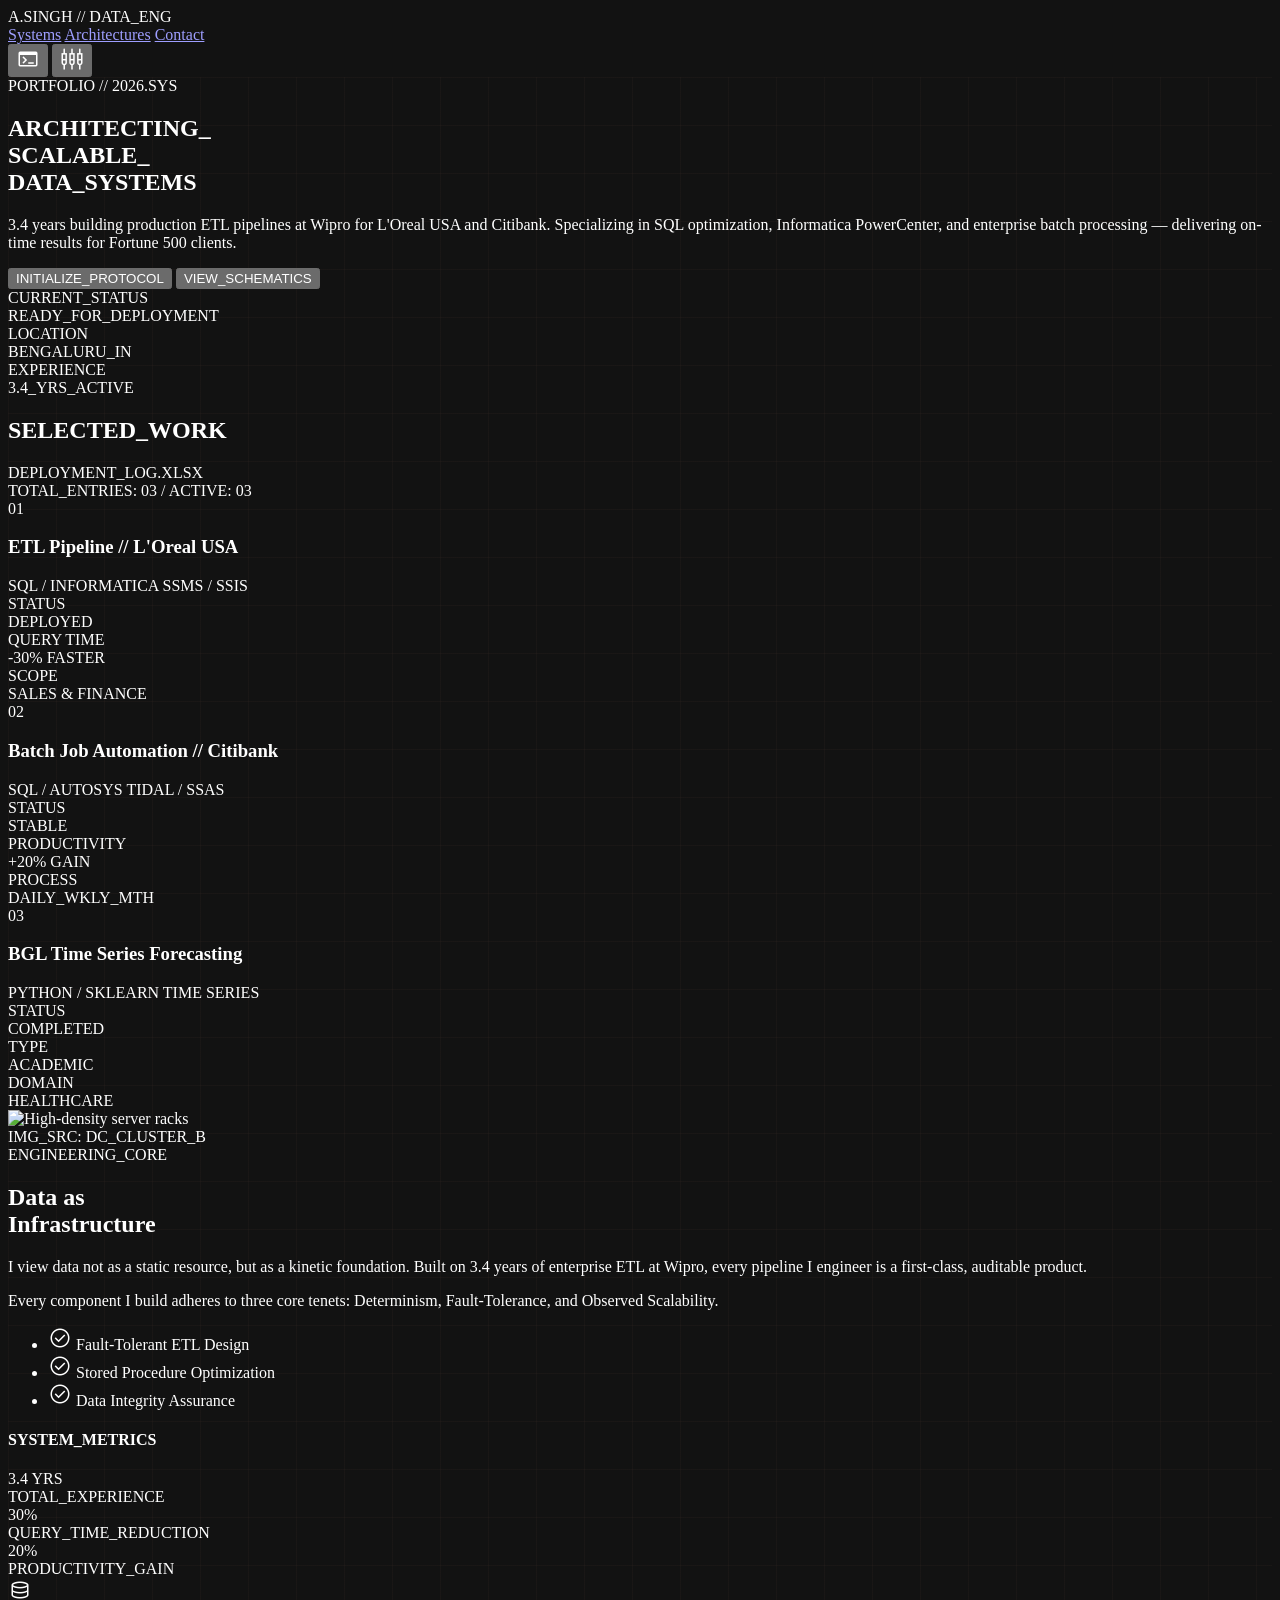
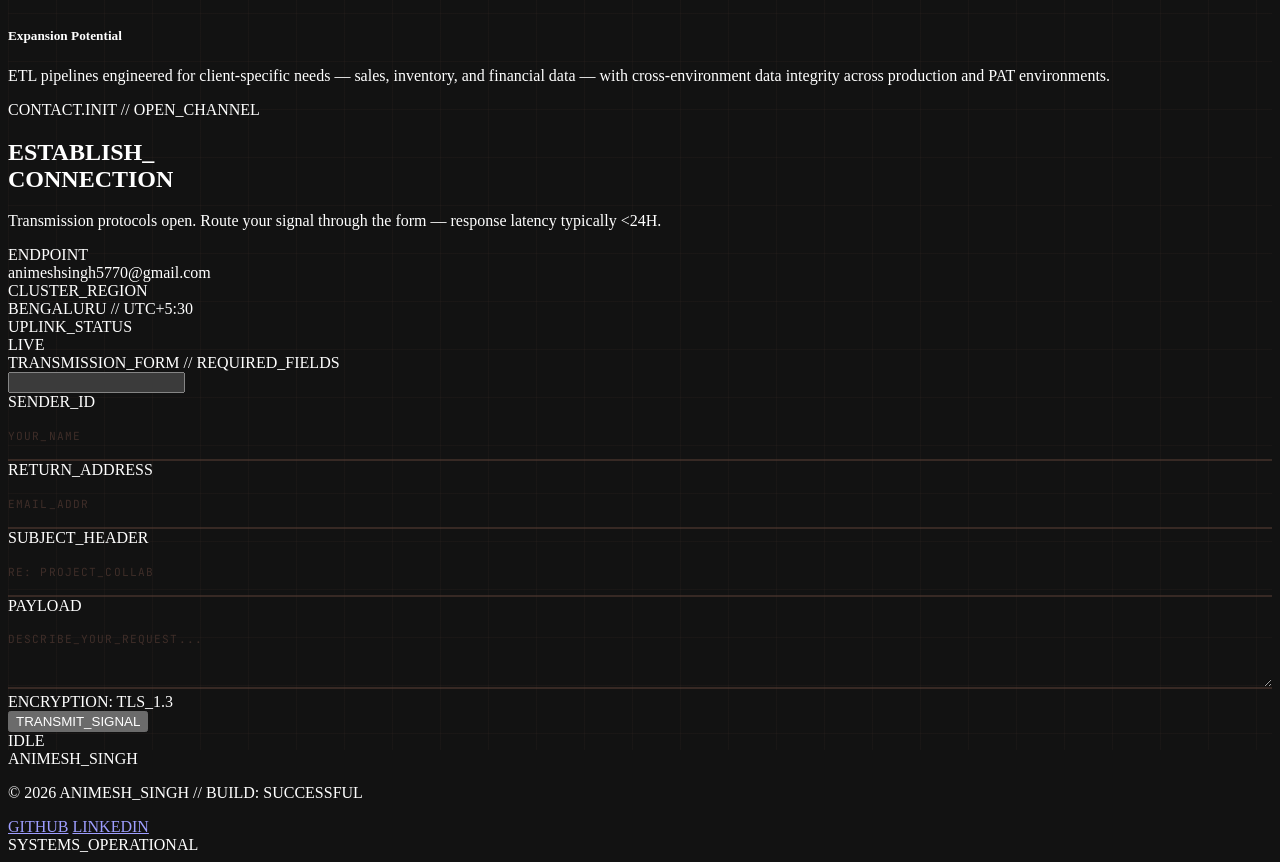
==== index.html @ 70afa967 "Merge pull request #4 from animeshsingh28/claude/upbeat-benz-bf8131 Fix contact inputs: drop Tailwin" ====
<!DOCTYPE html>
<html class="dark" lang="en"><head>
<meta charset="utf-8"/>
<meta content="width=device-width, initial-scale=1.0" name="viewport"/>
<link href="https://fonts.googleapis.com" rel="preconnect"/>
<link crossorigin="" href="https://fonts.gstatic.com" rel="preconnect"/>
<link href="https://fonts.googleapis.com/css2?family=Inter:wght@400;500;600&amp;family=Space+Grotesk:wght@300;400;700;800&amp;family=JetBrains+Mono:wght@400;700&amp;display=swap" rel="stylesheet"/>
<link href="https://fonts.googleapis.com/css2?family=Material+Symbols+Outlined:wght,FILL@100..700,0..1&amp;display=swap" rel="stylesheet"/>
<link href="/favicon.png" rel="icon" type="image/png"/>
<script src="https://cdn.tailwindcss.com?plugins=container-queries"></script>
<script id="tailwind-config">
        tailwind.config = {
            darkMode: "class",
            theme: {
                extend: {
                    "colors": {
                        "secondary-fixed": "#d4e4f6",
                        "on-background": "rgb(var(--token-on-background) / <alpha-value>)",
                        "secondary-container": "#394857",
                        "surface-container-highest": "#333538",
                        "inverse-surface": "#e2e2e6",
                        "on-surface": "#e2e2e6",
                        "surface-tint": "#ffb59e",
                        "surface-dim": "#111316",
                        "tertiary-fixed": "#9cf0ff",
                        "on-primary-container": "rgb(var(--token-on-primary-container) / <alpha-value>)",
                        "tertiary-container": "#009fb2",
                        "error": "#ffb4ab",
                        "secondary-fixed-dim": "#b8c8da",
                        "on-primary": "#5e1700",
                        "primary-fixed-dim": "#ffb59e",
                        "on-tertiary-container": "#002f35",
                        "surface-container-lowest": "#0c0e11",
                        "secondary": "#b8c8da",
                        "outline-variant": "rgb(var(--token-outline-variant) / <alpha-value>)",
                        "surface-variant": "#333538",
                        "on-tertiary": "#00363d",
                        "on-tertiary-fixed": "#001f24",
                        "on-secondary-fixed": "#0d1d2a",
                        "on-surface-variant": "#e6beb2",
                        "tertiary-fixed-dim": "#00daf3",
                        "on-error-container": "#ffdad6",
                        "error-container": "#93000a",
                        "inverse-primary": "#ae3200",
                        "on-secondary-fixed-variant": "#394857",
                        "inverse-on-surface": "#2f3034",
                        "primary-fixed": "#ffdbd0",
                        "on-primary-fixed": "#3a0b00",
                        "tertiary": "#00daf3",
                        "primary-container": "rgb(var(--token-primary-container) / <alpha-value>)",
                        "surface-container-low": "#1a1c1f",
                        "background": "#111316",
                        "primary": "rgb(var(--token-primary) / <alpha-value>)",
                        "surface-container-high": "#282a2d",
                        "on-secondary-container": "#a7b7c8",
                        "outline": "#ad897e",
                        "surface-bright": "#37393d",
                        "on-error": "#690005",
                        "surface": "#111316",
                        "on-primary-fixed-variant": "#852400",
                        "on-tertiary-fixed-variant": "#004f58",
                        "on-secondary": "#223240",
                        "surface-container": "#1e2023"
                    },
                    "borderRadius": {
                        "DEFAULT": "0px",
                        "lg": "0px",
                        "xl": "0px",
                        "full": "0px"
                    },
                    "fontFamily": {
                        "headline": ["Space Grotesk"],
                        "body": ["Inter"],
                        "label": ["Space Grotesk"],
                        "mono": ["JetBrains Mono"]
                    }
                },
            },
        }
    </script>
<link href="css/design-tokens.css" rel="stylesheet"/>
</head>
<body class="bg-background text-on-background font-body">
<!-- Header/nav -->
<header class="bg-background docked full-width top-0 flex justify-between items-center w-full px-6 py-4 max-w-full sticky z-50">
<div class="text-xl font-bold tracking-tighter text-primary-container font-headline">
            A.SINGH // DATA_ENG
        </div>
<nav class="hidden md:flex items-center space-x-8">
<a class="bg-surface-container-high text-primary-container px-2 py-1 font-headline tracking-tight uppercase text-sm active:translate-y-0.5 transition-transform" href="#systems">Systems</a>
<a class="text-secondary font-headline tracking-tight uppercase text-sm hover:bg-primary-container hover:text-on-primary-container transition-colors duration-100 px-2 py-1 active:translate-y-0.5 transition-transform" href="#architectures">Architectures</a>
<a class="text-secondary font-headline tracking-tight uppercase text-sm hover:bg-primary-container hover:text-on-primary-container transition-colors duration-100 px-2 py-1 active:translate-y-0.5 transition-transform" href="#contact">Contact</a>
</nav>
<div class="flex items-center space-x-4">
<button class="text-on-background hover:bg-primary-container hover:text-on-primary-container p-2 transition-colors duration-100 active:translate-y-0.5 transition-transform">
<span class="material-symbols-outlined" data-icon="terminal">terminal</span>
</button>
<button class="text-on-background hover:bg-primary-container hover:text-on-primary-container p-2 transition-colors duration-100 active:translate-y-0.5 transition-transform">
<span class="material-symbols-outlined" data-icon="settings_input_component">settings_input_component</span>
</button>
</div>
</header>
<main class="blueprint-grid min-h-screen">
<!-- Hero -->
<section class="relative pt-32 pb-24 px-8 md:px-16" id="systems">
<div class="max-w-7xl mx-auto grid grid-cols-1 md:grid-cols-12 gap-8 items-start">
<div class="md:col-span-8">
<div class="inline-block px-3 py-1 bg-surface-container-high text-primary font-mono text-[10px] tracking-widest uppercase mb-6">
                        PORTFOLIO // 2026.SYS
                    </div>
<h1 class="text-5xl md:text-8xl font-headline font-extrabold tracking-tighter text-on-background uppercase leading-none mb-8">
                        ARCHITECTING_<br/>
<span class="text-primary-container">SCALABLE</span>_<br/>
                        DATA_SYSTEMS
                    </h1>
<p class="max-w-xl text-secondary font-body text-sm leading-relaxed">
                        3.4 years building production ETL pipelines at Wipro for L'Oreal USA and Citibank. Specializing in SQL optimization, Informatica PowerCenter, and enterprise batch processing — delivering on-time results for Fortune 500 clients.
                    </p>
<div class="mt-12 flex flex-wrap gap-4">
<button class="bg-primary-container text-on-primary-container px-8 py-4 font-headline font-bold uppercase tracking-wider text-sm active:translate-y-1 transition-transform">
                            INITIALIZE_PROTOCOL
                        </button>
<button class="border border-outline-variant/50 text-on-background px-8 py-4 font-headline font-bold uppercase tracking-wider text-sm hover:bg-surface-container-high transition-colors">
                            VIEW_SCHEMATICS
                        </button>
</div>
</div>
<div class="md:col-span-4 hidden md:block pl-8 pt-4 bg-surface-container-low/40">
<div class="flex flex-col space-y-6">
<div class="space-y-1">
<div class="text-[10px] text-primary font-mono uppercase tracking-[0.2em]">CURRENT_STATUS</div>
<div class="text-on-surface font-mono text-xs">READY_FOR_DEPLOYMENT</div>
</div>
<div class="space-y-1">
<div class="text-[10px] text-secondary font-mono uppercase tracking-[0.2em]">LOCATION</div>
<div class="text-on-surface font-mono text-xs">BENGALURU_IN</div>
</div>
<div class="space-y-1">
<div class="text-[10px] text-secondary font-mono uppercase tracking-[0.2em]">EXPERIENCE</div>
<div class="text-on-surface font-mono text-xs">3.4_YRS_ACTIVE</div>
</div>
</div>
</div>
</div>
</section>
<!-- Selected work -->
<section class="py-24 px-8 md:px-16 bg-surface-container-lowest" id="architectures">
<div class="max-w-7xl mx-auto">
<div class="flex justify-between items-end mb-16 pb-4">
<div>
<h2 class="text-4xl font-headline font-bold uppercase tracking-tight">SELECTED_WORK</h2>
<div class="text-[10px] font-mono text-primary mt-2">DEPLOYMENT_LOG.XLSX</div>
</div>
<div class="hidden md:block font-mono text-[10px] text-secondary">
                        TOTAL_ENTRIES: 03 / ACTIVE: 03
                    </div>
</div>
<div class="flex flex-col space-y-4">
<!-- Project 01 -->
<div class="group relative flex flex-col md:flex-row justify-between items-start md:items-center p-6 bg-surface-container-low border border-transparent hover:border-primary-container/30 transition-all cursor-pointer">
<div class="flex items-center space-x-8">
<span class="text-2xl font-headline font-light text-secondary group-hover:text-primary transition-colors">01</span>
<div>
<h3 class="text-xl font-headline font-bold uppercase group-hover:text-primary-container transition-colors">ETL Pipeline // L'Oreal USA</h3>
<div class="flex space-x-4 mt-2">
<span class="text-[10px] font-mono bg-surface-container-highest px-2 py-0.5 text-secondary">SQL / INFORMATICA</span>
<span class="text-[10px] font-mono bg-surface-container-highest px-2 py-0.5 text-secondary">SSMS / SSIS</span>
</div>
</div>
</div>
<div class="mt-6 md:mt-0 grid grid-cols-2 md:flex md:space-x-12 gap-4">
<div class="text-left">
<div class="text-[9px] text-secondary font-mono uppercase tracking-widest">STATUS</div>
<div class="text-[11px] text-tertiary font-mono">DEPLOYED</div>
</div>
<div class="text-left">
<div class="text-[9px] text-secondary font-mono uppercase tracking-widest">QUERY TIME</div>
<div class="text-[11px] text-on-surface font-mono">-30% FASTER</div>
</div>
<div class="text-left">
<div class="text-[9px] text-secondary font-mono uppercase tracking-widest">SCOPE</div>
<div class="text-[11px] text-on-surface font-mono">SALES &amp; FINANCE</div>
</div>
</div>
</div>
<!-- Project 02 -->
<div class="group relative flex flex-col md:flex-row justify-between items-start md:items-center p-6 bg-surface-container-low border border-transparent hover:border-primary-container/30 transition-all cursor-pointer">
<div class="flex items-center space-x-8">
<span class="text-2xl font-headline font-light text-secondary group-hover:text-primary transition-colors">02</span>
<div>
<h3 class="text-xl font-headline font-bold uppercase group-hover:text-primary-container transition-colors">Batch Job Automation // Citibank</h3>
<div class="flex space-x-4 mt-2">
<span class="text-[10px] font-mono bg-surface-container-highest px-2 py-0.5 text-secondary">SQL / AUTOSYS</span>
<span class="text-[10px] font-mono bg-surface-container-highest px-2 py-0.5 text-secondary">TIDAL / SSAS</span>
</div>
</div>
</div>
<div class="mt-6 md:mt-0 grid grid-cols-2 md:flex md:space-x-12 gap-4">
<div class="text-left">
<div class="text-[9px] text-secondary font-mono uppercase tracking-widest">STATUS</div>
<div class="text-[11px] text-tertiary font-mono">STABLE</div>
</div>
<div class="text-left">
<div class="text-[9px] text-secondary font-mono uppercase tracking-widest">PRODUCTIVITY</div>
<div class="text-[11px] text-on-surface font-mono">+20% GAIN</div>
</div>
<div class="text-left">
<div class="text-[9px] text-secondary font-mono uppercase tracking-widest">PROCESS</div>
<div class="text-[11px] text-on-surface font-mono">DAILY_WKLY_MTH</div>
</div>
</div>
</div>
<!-- Project 03 -->
<div class="group relative flex flex-col md:flex-row justify-between items-start md:items-center p-6 bg-surface-container-low border border-transparent hover:border-primary-container/30 transition-all cursor-pointer">
<div class="flex items-center space-x-8">
<span class="text-2xl font-headline font-light text-secondary group-hover:text-primary transition-colors">03</span>
<div>
<h3 class="text-xl font-headline font-bold uppercase group-hover:text-primary-container transition-colors">BGL Time Series Forecasting</h3>
<div class="flex space-x-4 mt-2">
<span class="text-[10px] font-mono bg-surface-container-highest px-2 py-0.5 text-secondary">PYTHON / SKLEARN</span>
<span class="text-[10px] font-mono bg-surface-container-highest px-2 py-0.5 text-secondary">TIME SERIES</span>
</div>
</div>
</div>
<div class="mt-6 md:mt-0 grid grid-cols-2 md:flex md:space-x-12 gap-4">
<div class="text-left">
<div class="text-[9px] text-secondary font-mono uppercase tracking-widest">STATUS</div>
<div class="text-[11px] text-tertiary font-mono">COMPLETED</div>
</div>
<div class="text-left">
<div class="text-[9px] text-secondary font-mono uppercase tracking-widest">TYPE</div>
<div class="text-[11px] text-on-surface font-mono">ACADEMIC</div>
</div>
<div class="text-left">
<div class="text-[9px] text-secondary font-mono uppercase tracking-widest">DOMAIN</div>
<div class="text-[11px] text-on-surface font-mono">HEALTHCARE</div>
</div>
</div>
</div>
</div>
</div>
</section>
<!-- Philosophy -->
<section class="py-24 px-8 md:px-16">
<div class="max-w-7xl mx-auto">
<div class="grid grid-cols-1 md:grid-cols-2 gap-16 items-center">
<div class="order-2 md:order-1">
<div class="relative group">
<div class="absolute inset-0 border-2 border-primary-container -m-4 z-0 opacity-20 group-hover:opacity-100 transition-opacity"></div>
<img alt="High-density server racks" class="relative z-10 w-full aspect-video object-cover grayscale group-hover:grayscale-0 transition-all duration-700" data-alt="Close-up photo of high-density server racks with blue and amber LED lights glowing in a dark technical datacenter environment" src="https://lh3.googleusercontent.com/aida-public/[base64]"/>
<div class="absolute bottom-0 right-0 p-4 bg-primary-container text-on-primary-container font-mono text-[10px] z-20">
                                IMG_SRC: DC_CLUSTER_B
                            </div>
</div>
</div>
<div class="order-1 md:order-2">
<div class="text-[10px] text-primary font-mono uppercase tracking-[0.4em] mb-4">ENGINEERING_CORE</div>
<h2 class="text-5xl font-headline font-extrabold uppercase mb-8 leading-tight">Data as<br/>Infrastructure</h2>
<div class="space-y-6 text-secondary font-body text-sm leading-relaxed">
<p>
                                I view data not as a static resource, but as a kinetic foundation. Built on 3.4 years of enterprise ETL at Wipro, every pipeline I engineer is a first-class, auditable product.
                            </p>
<p>
                                Every component I build adheres to three core tenets: 
                                <span class="text-on-surface">Determinism</span>, 
                                <span class="text-on-surface">Fault-Tolerance</span>, and 
                                <span class="text-on-surface">Observed Scalability</span>.
                            </p>
<ul class="space-y-4 pt-4">
<li class="flex items-center space-x-3">
<span class="material-symbols-outlined text-primary text-sm" data-icon="check_circle">check_circle</span>
<span>Fault-Tolerant ETL Design</span>
</li>
<li class="flex items-center space-x-3">
<span class="material-symbols-outlined text-primary text-sm" data-icon="check_circle">check_circle</span>
<span>Stored Procedure Optimization</span>
</li>
<li class="flex items-center space-x-3">
<span class="material-symbols-outlined text-primary text-sm" data-icon="check_circle">check_circle</span>
<span>Data Integrity Assurance</span>
</li>
</ul>
</div>
</div>
</div>
</div>
</section>
<!-- Metrics -->
<section class="py-24 px-8 md:px-16 bg-surface-container-low overflow-hidden">
<div class="max-w-7xl mx-auto flex flex-col md:flex-row">
<div class="w-full md:w-1/3 pr-12">
<h4 class="text-xs font-mono text-secondary uppercase tracking-widest mb-12">SYSTEM_METRICS</h4>
<div class="space-y-12">
<div>
<div class="text-4xl font-headline font-bold text-primary">3.4 YRS</div>
<div class="text-[10px] font-mono text-secondary uppercase mt-2">TOTAL_EXPERIENCE</div>
</div>
<div>
<div class="text-4xl font-headline font-bold text-primary">30%</div>
<div class="text-[10px] font-mono text-secondary uppercase mt-2">QUERY_TIME_REDUCTION</div>
</div>
<div>
<div class="text-4xl font-headline font-bold text-primary">20%</div>
<div class="text-[10px] font-mono text-secondary uppercase mt-2">PRODUCTIVITY_GAIN</div>
</div>
</div>
</div>
<div class="w-full md:w-2/3 md:pl-12 pt-12 md:pt-0">
<div class="h-full border border-outline-variant/20 flex flex-col items-center justify-center p-12 relative">
<span class="material-symbols-outlined text-surface-bright text-9xl absolute pointer-events-none" data-icon="database">database</span>
<div class="relative z-10 text-center">
<h5 class="text-lg font-headline font-bold uppercase mb-4">Expansion Potential</h5>
<p class="text-sm font-body text-secondary max-w-md">
                                ETL pipelines engineered for client-specific needs — sales, inventory, and financial data — with cross-environment data integrity across production and PAT environments.
                            </p>
</div>
</div>
</div>
</div>
</section>
<!-- Contact -->
<section class="py-24 px-8 md:px-16 bg-surface-container-lowest" id="contact">
<div class="max-w-7xl mx-auto grid grid-cols-1 md:grid-cols-12 gap-16 items-start">
<!-- Left: Header + Info -->
<div class="md:col-span-5">
<div class="text-[10px] font-mono text-primary uppercase tracking-[0.2em] mb-6">CONTACT.INIT // OPEN_CHANNEL</div>
<h2 class="text-4xl md:text-5xl font-headline font-extrabold uppercase tracking-tighter text-on-background leading-none mb-8">
                    ESTABLISH_<br/><span class="text-primary-container">CONNECTION</span>
                </h2>
<p class="text-secondary font-body text-xs leading-relaxed mb-12 max-w-sm">
                    Transmission protocols open. Route your signal through the form — response latency typically &lt;24H.
                </p>
<div class="space-y-8 pt-8 bg-surface-container-low/30 p-6 md:p-8">
<div>
<div class="text-[9px] font-mono text-secondary uppercase tracking-[0.2em] mb-1">ENDPOINT</div>
<div class="text-on-surface font-mono text-sm">animeshsingh5770@gmail.com</div>
</div>
<div>
<div class="text-[9px] font-mono text-secondary uppercase tracking-[0.2em] mb-1">CLUSTER_REGION</div>
<div class="text-on-surface font-mono text-sm">BENGALURU // UTC+5:30</div>
</div>
<div>
<div class="text-[9px] font-mono text-secondary uppercase tracking-[0.2em] mb-1">UPLINK_STATUS</div>
<div class="text-tertiary font-mono text-sm flex items-center gap-2">
<span class="inline-block w-1.5 h-1.5 bg-tertiary animate-pulse"></span>
                            LIVE
                        </div>
</div>
</div>
</div>
<!-- Right: Form -->
<div class="md:col-span-7">
<div class="bg-surface-container-low p-8 md:p-12 border border-outline-variant/10">
<div class="text-[9px] font-mono text-secondary uppercase tracking-[0.2em] mb-8">TRANSMISSION_FORM // REQUIRED_FIELDS</div>
<form class="space-y-8" novalidate>
<input aria-hidden="true" autocomplete="off" class="hidden" name="company_website" tabindex="-1" type="text"/>
<input name="form_started_at" type="hidden"/>
<div class="grid grid-cols-1 md:grid-cols-2 gap-8">
<div>
<label class="block text-[9px] font-mono text-secondary uppercase tracking-[0.2em] mb-3">SENDER_ID</label>
<input autocomplete="name" class="param-input" name="name" placeholder="YOUR_NAME" type="text"/>
</div>
<div>
<label class="block text-[9px] font-mono text-secondary uppercase tracking-[0.2em] mb-3">RETURN_ADDRESS</label>
<input autocomplete="email" class="param-input" name="email" placeholder="EMAIL_ADDR" type="email"/>
</div>
</div>
<div>
<label class="block text-[9px] font-mono text-secondary uppercase tracking-[0.2em] mb-3">SUBJECT_HEADER</label>
<input class="param-input" name="subject" placeholder="RE: PROJECT_COLLAB" type="text"/>
</div>
<div>
<label class="block text-[9px] font-mono text-secondary uppercase tracking-[0.2em] mb-3">PAYLOAD</label>
<textarea class="param-input resize-none h-32" name="message" placeholder="DESCRIBE_YOUR_REQUEST..."></textarea>
</div>
<div class="flex items-center justify-between pt-4">
<div class="text-[9px] font-mono text-secondary uppercase tracking-widest">ENCRYPTION: TLS_1.3</div>
<button class="bg-primary-container text-on-primary-container px-8 py-4 font-headline font-bold uppercase tracking-wider text-sm active:translate-y-1 transition-transform hover:bg-primary hover:text-on-primary" type="submit">
                                TRANSMIT_SIGNAL
                            </button>
</div>
<div aria-live="polite" class="text-[10px] font-mono text-secondary uppercase tracking-[0.2em]" id="contact-form-status">IDLE</div>
</form>
</div>
</div>
</div>
</section>
</main>
<!-- Footer -->
<footer class="bg-background w-full px-8 py-12 grid grid-cols-1 md:grid-cols-2 gap-8">
<div>
<div class="text-primary-container font-black font-headline text-lg uppercase mb-4">ANIMESH_SINGH</div>
<p class="font-mono text-[10px] tracking-widest uppercase text-secondary">
                © 2026 ANIMESH_SINGH // BUILD: SUCCESSFUL
            </p>
</div>
<div class="flex flex-col md:items-end justify-between">
<div class="flex space-x-6">
<a class="font-mono text-[10px] tracking-widest uppercase text-secondary hover:text-primary-container underline decoration-double transition-colors" href="https://github.com/animeshsingh28/Protfolio-website" rel="noopener noreferrer" target="_blank">GITHUB</a>
<a class="font-mono text-[10px] tracking-widest uppercase text-secondary hover:text-primary-container underline decoration-double transition-colors" href="https://linkedin.com/in/animesh-singh-69a59317b" rel="noopener noreferrer" target="_blank">LINKEDIN</a>
</div>
<div class="mt-8 flex items-center space-x-2 text-primary font-mono text-[8px] animate-pulse">
<span class="block w-2 h-2 bg-primary"></span>
<span>SYSTEMS_OPERATIONAL</span>
</div>
</div>
</footer>
<script src="js/form-handler.js"></script>
</body></html>
---- css/design-tokens.css ----
/* Space-separated RGB channels so Tailwind can apply opacity modifiers
   (e.g. border-outline-variant/10) via rgb(var(--token-*) / <alpha-value>).
   Use as rgb(var(--token-*)) or rgb(var(--token-*) / N%) in custom CSS. */
:root {
    color-scheme: dark;
    --token-primary-container: 255 87 26;      /* #ff571a */
    --token-on-primary-container: 82 19 0;     /* #521300 */
    --token-outline-variant: 92 64 55;         /* #5c4037 */
    --token-on-background: 226 226 230;        /* #e2e2e6 */
    --token-primary: 255 181 158;              /* #ffb59e */
}

.blueprint-grid {
    background-image: linear-gradient(to right, rgb(var(--token-outline-variant) / 10%) 1px, transparent 1px),
                      linear-gradient(to bottom, rgb(var(--token-outline-variant) / 10%) 1px, transparent 1px);
    background-size: 48px 48px;
}

.material-symbols-outlined {
    font-variation-settings: 'FILL' 0, 'wght' 300, 'GRAD' 0, 'opsz' 24;
}

::selection {
    background-color: rgb(var(--token-primary-container));
    color: rgb(var(--token-on-primary-container));
}

.param-input {
    appearance: none;
    background: transparent;
    border: 0;
    border-bottom: 2px solid rgb(var(--token-outline-variant) / 50%);
    outline: none;
    box-shadow: none;
    border-radius: 0;
    color: rgb(var(--token-on-background));
    font-family: 'JetBrains Mono', monospace;
    font-size: 0.875rem;
    line-height: 1.5rem;
    padding: 0.75rem 0;
    width: 100%;
    transition: border-color 150ms;
}

.param-input:focus {
    border-bottom-color: rgb(var(--token-primary));
    box-shadow: none;
    outline: none;
}

.param-input::placeholder {
    color: rgb(var(--token-outline-variant) / 60%);
    text-transform: uppercase;
    letter-spacing: 0.1em;
    font-size: 0.7rem;
}
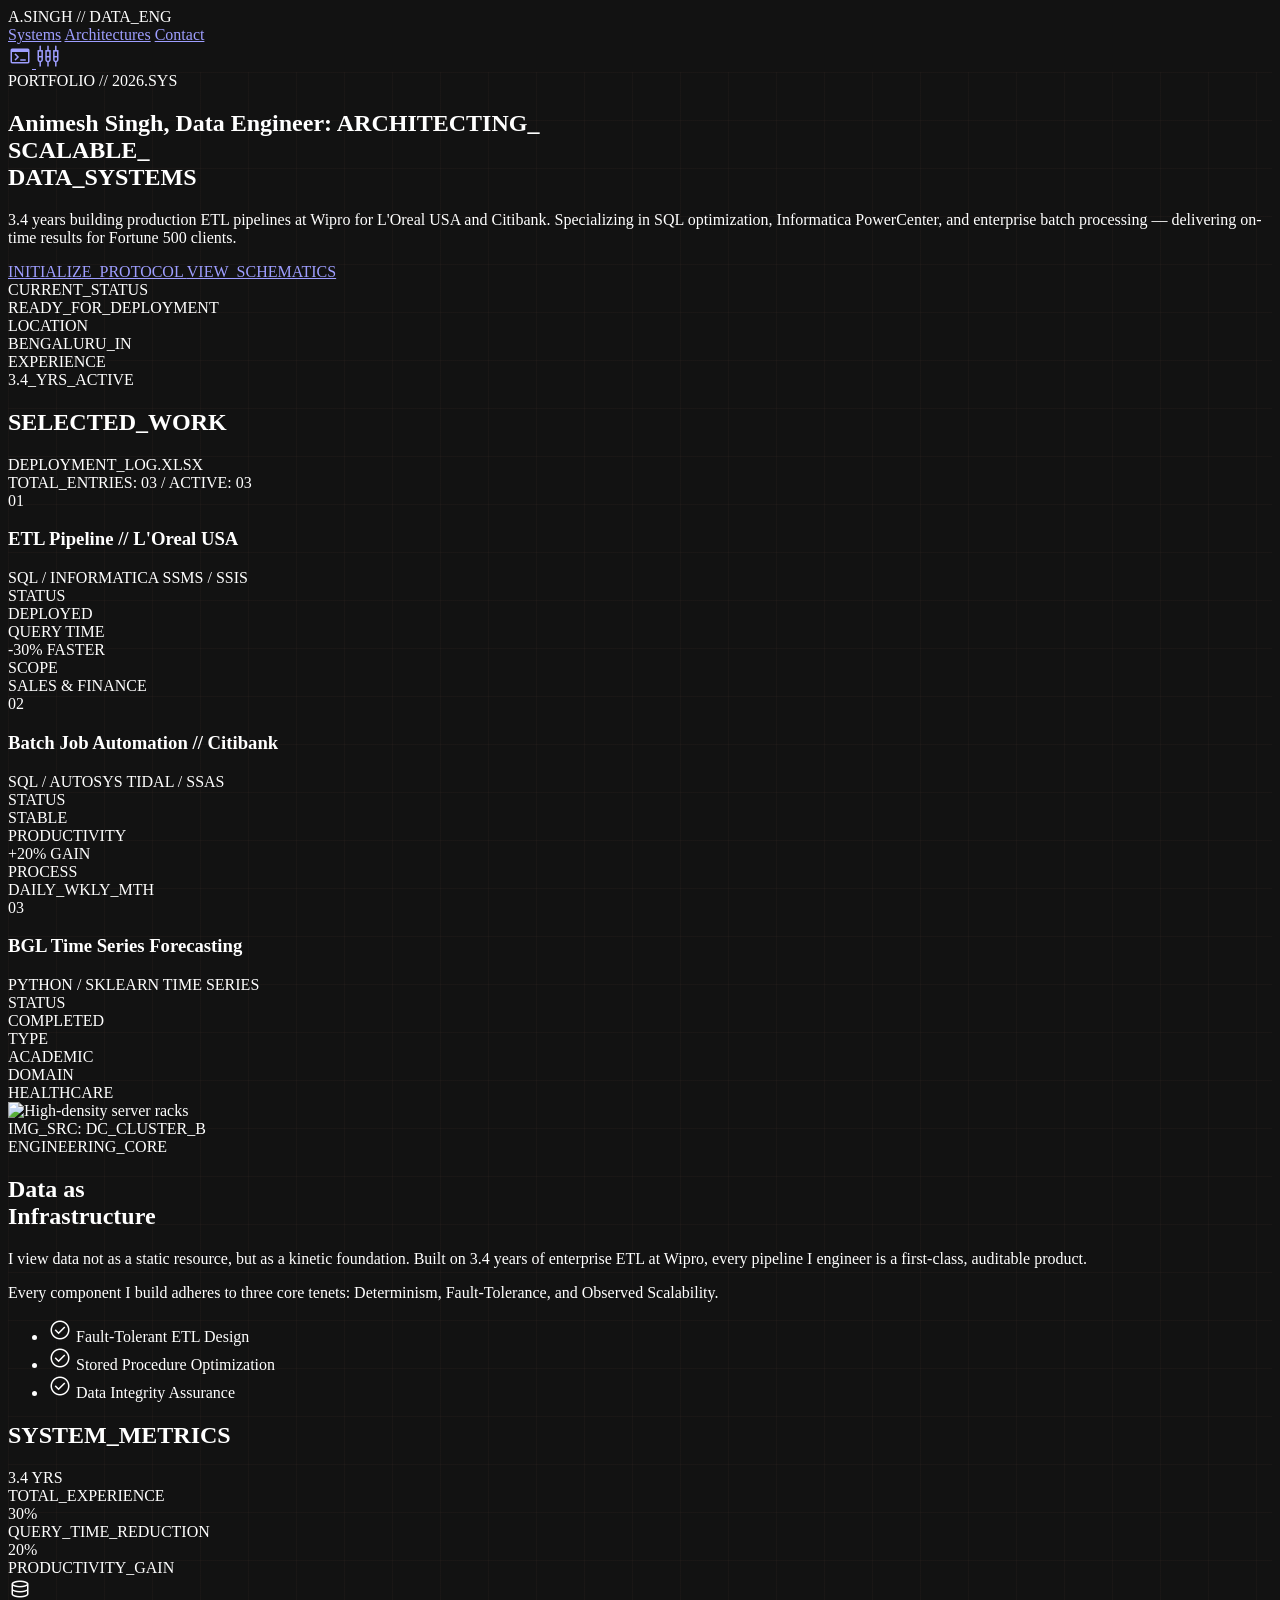
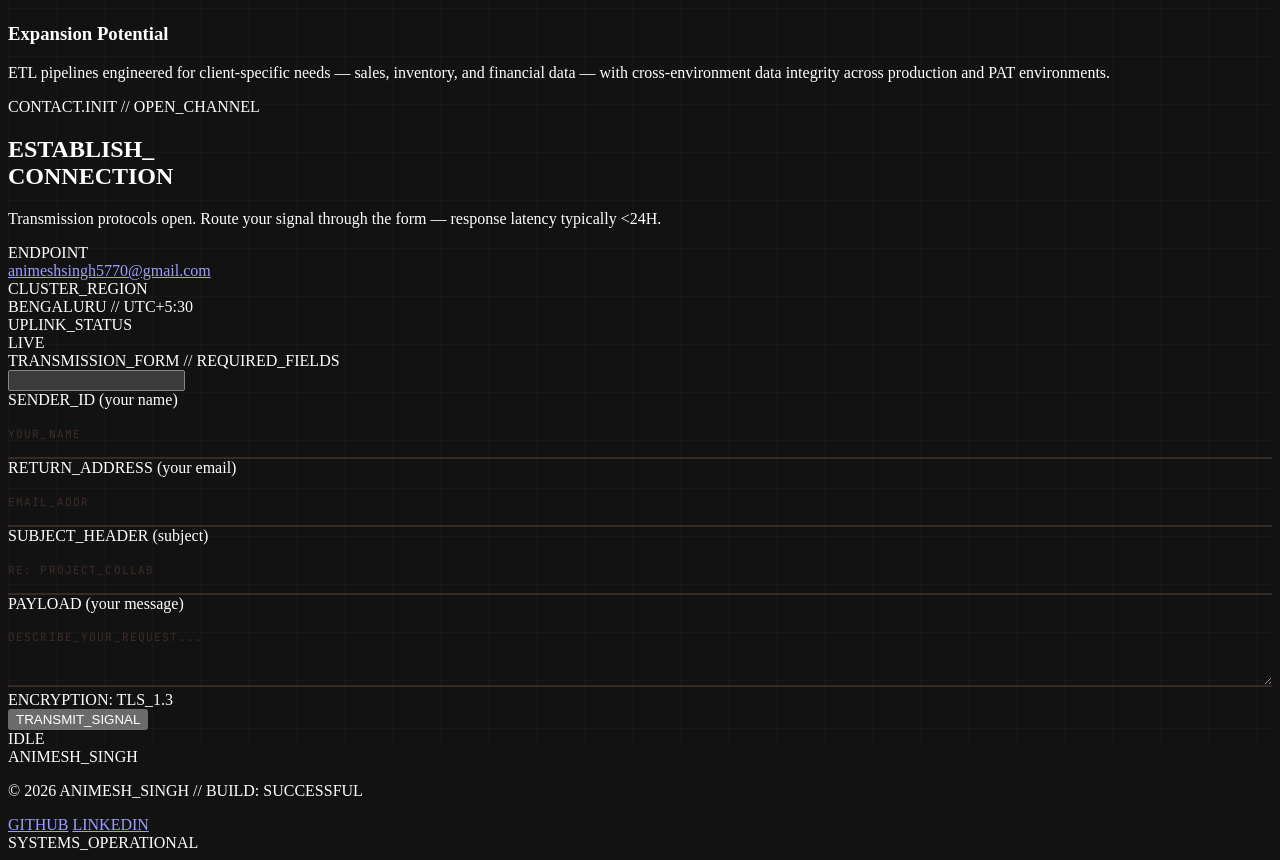
==== commit c28738ac: "Fix dead CTAs, add SEO metadata, and improve form accessibility Phase 1 quick wins from the architec" ====
--- a/index.html
+++ b/index.html
@@ -2,11 +2,40 @@
 <html class="dark" lang="en"><head>
 <meta charset="utf-8"/>
 <meta content="width=device-width, initial-scale=1.0" name="viewport"/>
+<title>Animesh Singh — Data Engineer | ETL &amp; SQL Pipelines</title>
+<meta content="Animesh Singh, Data Engineer in Bengaluru. 3.4 years building production ETL pipelines for L'Oreal USA and Citibank: SQL optimization, Informatica, batch jobs." name="description"/>
+<link href="https://hornsloth.com/" rel="canonical"/>
+<meta content="#111316" name="theme-color"/>
+<meta content="website" property="og:type"/>
+<meta content="Animesh Singh" property="og:site_name"/>
+<meta content="Animesh Singh — Data Engineer" property="og:title"/>
+<meta content="3.4 years building production ETL pipelines at Wipro for L'Oreal USA and Citibank: SQL optimization, Informatica, batch processing." property="og:description"/>
+<meta content="https://hornsloth.com/" property="og:url"/>
+<meta content="https://hornsloth.com/favicon.png" property="og:image"/>
+<meta content="summary" name="twitter:card"/>
+<script type="application/ld+json">
+        {
+            "@context": "https://schema.org",
+            "@type": "Person",
+            "name": "Animesh Singh",
+            "jobTitle": "Data Engineer",
+            "url": "https://hornsloth.com/",
+            "image": "https://hornsloth.com/favicon.png",
+            "address": {"@type": "PostalAddress", "addressLocality": "Bengaluru", "addressCountry": "IN"},
+            "knowsAbout": ["Data Engineering", "ETL", "SQL", "Informatica PowerCenter", "Batch Processing"],
+            "sameAs": [
+                "https://github.com/animeshsingh28",
+                "https://www.linkedin.com/in/animesh-singh-69a59317b"
+            ]
+        }
+    </script>
 <link href="https://fonts.googleapis.com" rel="preconnect"/>
 <link crossorigin="" href="https://fonts.gstatic.com" rel="preconnect"/>
 <link href="https://fonts.googleapis.com/css2?family=Inter:wght@400;500;600&amp;family=Space+Grotesk:wght@300;400;700;800&amp;family=JetBrains+Mono:wght@400;700&amp;display=swap" rel="stylesheet"/>
-<link href="https://fonts.googleapis.com/css2?family=Material+Symbols+Outlined:wght,FILL@100..700,0..1&amp;display=swap" rel="stylesheet"/>
+<!-- Icon font is subset to the icons in use. icon_names must list every icon used in sections/, alphabetically. -->
+<link href="https://fonts.googleapis.com/css2?family=Material+Symbols+Outlined:opsz,wght,FILL,GRAD@24,300,0,0&amp;icon_names=check_circle,database,settings_input_component,terminal&amp;display=block" rel="stylesheet"/>
 <link href="/favicon.png" rel="icon" type="image/png"/>
+<link href="/favicon.png" rel="apple-touch-icon"/>
 <script src="https://cdn.tailwindcss.com?plugins=container-queries"></script>
 <script id="tailwind-config">
         tailwind.config = {
@@ -86,18 +115,18 @@
 <div class="text-xl font-bold tracking-tighter text-primary-container font-headline">
             A.SINGH // DATA_ENG
         </div>
-<nav class="hidden md:flex items-center space-x-8">
+<nav aria-label="Primary" class="hidden md:flex items-center space-x-8">
 <a class="bg-surface-container-high text-primary-container px-2 py-1 font-headline tracking-tight uppercase text-sm active:translate-y-0.5 transition-transform" href="#systems">Systems</a>
 <a class="text-secondary font-headline tracking-tight uppercase text-sm hover:bg-primary-container hover:text-on-primary-container transition-colors duration-100 px-2 py-1 active:translate-y-0.5 transition-transform" href="#architectures">Architectures</a>
 <a class="text-secondary font-headline tracking-tight uppercase text-sm hover:bg-primary-container hover:text-on-primary-container transition-colors duration-100 px-2 py-1 active:translate-y-0.5 transition-transform" href="#contact">Contact</a>
 </nav>
 <div class="flex items-center space-x-4">
-<button class="text-on-background hover:bg-primary-container hover:text-on-primary-container p-2 transition-colors duration-100 active:translate-y-0.5 transition-transform">
-<span class="material-symbols-outlined" data-icon="terminal">terminal</span>
-</button>
-<button class="text-on-background hover:bg-primary-container hover:text-on-primary-container p-2 transition-colors duration-100 active:translate-y-0.5 transition-transform">
-<span class="material-symbols-outlined" data-icon="settings_input_component">settings_input_component</span>
-</button>
+<a aria-label="GitHub profile (opens in a new tab)" class="text-on-background hover:bg-primary-container hover:text-on-primary-container p-2 transition-colors duration-100 active:translate-y-0.5 transition-transform" href="https://github.com/animeshsingh28" rel="noopener noreferrer" target="_blank" title="GitHub">
+<span aria-hidden="true" class="material-symbols-outlined" data-icon="terminal">terminal</span>
+</a>
+<a aria-label="LinkedIn profile (opens in a new tab)" class="text-on-background hover:bg-primary-container hover:text-on-primary-container p-2 transition-colors duration-100 active:translate-y-0.5 transition-transform" href="https://www.linkedin.com/in/animesh-singh-69a59317b" rel="noopener noreferrer" target="_blank" title="LinkedIn">
+<span aria-hidden="true" class="material-symbols-outlined" data-icon="settings_input_component">settings_input_component</span>
+</a>
 </div>
 </header>
 <main class="blueprint-grid min-h-screen">
@@ -108,7 +137,8 @@
 <div class="inline-block px-3 py-1 bg-surface-container-high text-primary font-mono text-[10px] tracking-widest uppercase mb-6">
                         PORTFOLIO // 2026.SYS
                     </div>
-<h1 class="text-5xl md:text-8xl font-headline font-extrabold tracking-tighter text-on-background uppercase leading-none mb-8">
+<h1 class="text-[clamp(2rem,11vw,3rem)] md:text-8xl font-headline font-extrabold tracking-tighter text-on-background uppercase leading-none mb-8">
+<span class="sr-only">Animesh Singh, Data Engineer: </span>
                         ARCHITECTING_<br/>
 <span class="text-primary-container">SCALABLE</span>_<br/>
                         DATA_SYSTEMS
@@ -117,12 +147,12 @@
                         3.4 years building production ETL pipelines at Wipro for L'Oreal USA and Citibank. Specializing in SQL optimization, Informatica PowerCenter, and enterprise batch processing — delivering on-time results for Fortune 500 clients.
                     </p>
 <div class="mt-12 flex flex-wrap gap-4">
-<button class="bg-primary-container text-on-primary-container px-8 py-4 font-headline font-bold uppercase tracking-wider text-sm active:translate-y-1 transition-transform">
+<a class="bg-primary-container text-on-primary-container px-8 py-4 font-headline font-bold uppercase tracking-wider text-sm active:translate-y-1 transition-transform" href="#contact">
                             INITIALIZE_PROTOCOL
-                        </button>
-<button class="border border-outline-variant/50 text-on-background px-8 py-4 font-headline font-bold uppercase tracking-wider text-sm hover:bg-surface-container-high transition-colors">
+                        </a>
+<a class="border border-outline-variant/50 text-on-background px-8 py-4 font-headline font-bold uppercase tracking-wider text-sm hover:bg-surface-container-high transition-colors" href="#architectures">
                             VIEW_SCHEMATICS
-                        </button>
+                        </a>
 </div>
 </div>
 <div class="md:col-span-4 hidden md:block pl-8 pt-4 bg-surface-container-low/40">
@@ -157,7 +187,7 @@
 </div>
 <div class="flex flex-col space-y-4">
 <!-- Project 01 -->
-<div class="group relative flex flex-col md:flex-row justify-between items-start md:items-center p-6 bg-surface-container-low border border-transparent hover:border-primary-container/30 transition-all cursor-pointer">
+<div class="group relative flex flex-col md:flex-row justify-between items-start md:items-center p-6 bg-surface-container-low border border-transparent hover:border-primary-container/30 transition-all">
 <div class="flex items-center space-x-8">
 <span class="text-2xl font-headline font-light text-secondary group-hover:text-primary transition-colors">01</span>
 <div>
@@ -184,7 +214,7 @@
 </div>
 </div>
 <!-- Project 02 -->
-<div class="group relative flex flex-col md:flex-row justify-between items-start md:items-center p-6 bg-surface-container-low border border-transparent hover:border-primary-container/30 transition-all cursor-pointer">
+<div class="group relative flex flex-col md:flex-row justify-between items-start md:items-center p-6 bg-surface-container-low border border-transparent hover:border-primary-container/30 transition-all">
 <div class="flex items-center space-x-8">
 <span class="text-2xl font-headline font-light text-secondary group-hover:text-primary transition-colors">02</span>
 <div>
@@ -211,7 +241,7 @@
 </div>
 </div>
 <!-- Project 03 -->
-<div class="group relative flex flex-col md:flex-row justify-between items-start md:items-center p-6 bg-surface-container-low border border-transparent hover:border-primary-container/30 transition-all cursor-pointer">
+<div class="group relative flex flex-col md:flex-row justify-between items-start md:items-center p-6 bg-surface-container-low border border-transparent hover:border-primary-container/30 transition-all">
 <div class="flex items-center space-x-8">
 <span class="text-2xl font-headline font-light text-secondary group-hover:text-primary transition-colors">03</span>
 <div>
@@ -247,7 +277,7 @@
 <div class="order-2 md:order-1">
 <div class="relative group">
 <div class="absolute inset-0 border-2 border-primary-container -m-4 z-0 opacity-20 group-hover:opacity-100 transition-opacity"></div>
-<img alt="High-density server racks" class="relative z-10 w-full aspect-video object-cover grayscale group-hover:grayscale-0 transition-all duration-700" data-alt="Close-up photo of high-density server racks with blue and amber LED lights glowing in a dark technical datacenter environment" src="https://lh3.googleusercontent.com/aida-public/[base64]"/>
+<img alt="High-density server racks" class="relative z-10 w-full aspect-video object-cover grayscale group-hover:grayscale-0 transition-all duration-700" decoding="async" height="512" loading="lazy" width="512" src="https://lh3.googleusercontent.com/aida-public/[base64]"/>
 <div class="absolute bottom-0 right-0 p-4 bg-primary-container text-on-primary-container font-mono text-[10px] z-20">
                                 IMG_SRC: DC_CLUSTER_B
                             </div>
@@ -255,7 +285,7 @@
 </div>
 <div class="order-1 md:order-2">
 <div class="text-[10px] text-primary font-mono uppercase tracking-[0.4em] mb-4">ENGINEERING_CORE</div>
-<h2 class="text-5xl font-headline font-extrabold uppercase mb-8 leading-tight">Data as<br/>Infrastructure</h2>
+<h2 class="text-[clamp(1.75rem,9vw,3rem)] md:text-5xl font-headline font-extrabold uppercase mb-8 leading-tight">Data as<br/>Infrastructure</h2>
 <div class="space-y-6 text-secondary font-body text-sm leading-relaxed">
 <p>
                                 I view data not as a static resource, but as a kinetic foundation. Built on 3.4 years of enterprise ETL at Wipro, every pipeline I engineer is a first-class, auditable product.
@@ -268,15 +298,15 @@
                             </p>
 <ul class="space-y-4 pt-4">
 <li class="flex items-center space-x-3">
-<span class="material-symbols-outlined text-primary text-sm" data-icon="check_circle">check_circle</span>
+<span aria-hidden="true" class="material-symbols-outlined text-primary text-sm" data-icon="check_circle">check_circle</span>
 <span>Fault-Tolerant ETL Design</span>
 </li>
 <li class="flex items-center space-x-3">
-<span class="material-symbols-outlined text-primary text-sm" data-icon="check_circle">check_circle</span>
+<span aria-hidden="true" class="material-symbols-outlined text-primary text-sm" data-icon="check_circle">check_circle</span>
 <span>Stored Procedure Optimization</span>
 </li>
 <li class="flex items-center space-x-3">
-<span class="material-symbols-outlined text-primary text-sm" data-icon="check_circle">check_circle</span>
+<span aria-hidden="true" class="material-symbols-outlined text-primary text-sm" data-icon="check_circle">check_circle</span>
 <span>Data Integrity Assurance</span>
 </li>
 </ul>
@@ -289,7 +319,7 @@
 <section class="py-24 px-8 md:px-16 bg-surface-container-low overflow-hidden">
 <div class="max-w-7xl mx-auto flex flex-col md:flex-row">
 <div class="w-full md:w-1/3 pr-12">
-<h4 class="text-xs font-mono text-secondary uppercase tracking-widest mb-12">SYSTEM_METRICS</h4>
+<h2 class="text-xs font-mono text-secondary uppercase tracking-widest mb-12">SYSTEM_METRICS</h2>
 <div class="space-y-12">
 <div>
 <div class="text-4xl font-headline font-bold text-primary">3.4 YRS</div>
@@ -307,9 +337,9 @@
 </div>
 <div class="w-full md:w-2/3 md:pl-12 pt-12 md:pt-0">
 <div class="h-full border border-outline-variant/20 flex flex-col items-center justify-center p-12 relative">
-<span class="material-symbols-outlined text-surface-bright text-9xl absolute pointer-events-none" data-icon="database">database</span>
+<span aria-hidden="true" class="material-symbols-outlined text-surface-bright text-9xl absolute pointer-events-none" data-icon="database">database</span>
 <div class="relative z-10 text-center">
-<h5 class="text-lg font-headline font-bold uppercase mb-4">Expansion Potential</h5>
+<h3 class="text-lg font-headline font-bold uppercase mb-4">Expansion Potential</h3>
 <p class="text-sm font-body text-secondary max-w-md">
                                 ETL pipelines engineered for client-specific needs — sales, inventory, and financial data — with cross-environment data integrity across production and PAT environments.
                             </p>
@@ -333,7 +363,7 @@
 <div class="space-y-8 pt-8 bg-surface-container-low/30 p-6 md:p-8">
 <div>
 <div class="text-[9px] font-mono text-secondary uppercase tracking-[0.2em] mb-1">ENDPOINT</div>
-<div class="text-on-surface font-mono text-sm">animeshsingh5770@gmail.com</div>
+<a class="text-on-surface font-mono text-sm hover:text-primary-container transition-colors" href="mailto:animeshsingh5770@gmail.com">animeshsingh5770@gmail.com</a>
 </div>
 <div>
 <div class="text-[9px] font-mono text-secondary uppercase tracking-[0.2em] mb-1">CLUSTER_REGION</div>
@@ -342,7 +372,7 @@
 <div>
 <div class="text-[9px] font-mono text-secondary uppercase tracking-[0.2em] mb-1">UPLINK_STATUS</div>
 <div class="text-tertiary font-mono text-sm flex items-center gap-2">
-<span class="inline-block w-1.5 h-1.5 bg-tertiary animate-pulse"></span>
+<span class="inline-block w-1.5 h-1.5 bg-tertiary motion-safe:animate-pulse"></span>
                             LIVE
                         </div>
 </div>
@@ -352,28 +382,28 @@
 <div class="md:col-span-7">
 <div class="bg-surface-container-low p-8 md:p-12 border border-outline-variant/10">
 <div class="text-[9px] font-mono text-secondary uppercase tracking-[0.2em] mb-8">TRANSMISSION_FORM // REQUIRED_FIELDS</div>
-<form class="space-y-8" novalidate>
+<form action="/api/contact.php" class="space-y-8" method="post" novalidate>
 <input aria-hidden="true" autocomplete="off" class="hidden" name="company_website" tabindex="-1" type="text"/>
 <input name="form_started_at" type="hidden"/>
 <div class="grid grid-cols-1 md:grid-cols-2 gap-8">
 <div>
-<label class="block text-[9px] font-mono text-secondary uppercase tracking-[0.2em] mb-3">SENDER_ID</label>
-<input autocomplete="name" class="param-input" name="name" placeholder="YOUR_NAME" type="text"/>
-</div>
-<div>
-<label class="block text-[9px] font-mono text-secondary uppercase tracking-[0.2em] mb-3">RETURN_ADDRESS</label>
-<input autocomplete="email" class="param-input" name="email" placeholder="EMAIL_ADDR" type="email"/>
-</div>
-</div>
-<div>
-<label class="block text-[9px] font-mono text-secondary uppercase tracking-[0.2em] mb-3">SUBJECT_HEADER</label>
-<input class="param-input" name="subject" placeholder="RE: PROJECT_COLLAB" type="text"/>
-</div>
-<div>
-<label class="block text-[9px] font-mono text-secondary uppercase tracking-[0.2em] mb-3">PAYLOAD</label>
-<textarea class="param-input resize-none h-32" name="message" placeholder="DESCRIBE_YOUR_REQUEST..."></textarea>
-</div>
-<div class="flex items-center justify-between pt-4">
+<label class="block text-[9px] font-mono text-secondary uppercase tracking-[0.2em] mb-3" for="contact-name">SENDER_ID <span class="sr-only">(your name)</span></label>
+<input autocomplete="name" class="param-input" id="contact-name" maxlength="100" name="name" placeholder="YOUR_NAME" required="" type="text"/>
+</div>
+<div>
+<label class="block text-[9px] font-mono text-secondary uppercase tracking-[0.2em] mb-3" for="contact-email">RETURN_ADDRESS <span class="sr-only">(your email)</span></label>
+<input autocomplete="email" class="param-input" id="contact-email" maxlength="254" name="email" placeholder="EMAIL_ADDR" required="" type="email"/>
+</div>
+</div>
+<div>
+<label class="block text-[9px] font-mono text-secondary uppercase tracking-[0.2em] mb-3" for="contact-subject">SUBJECT_HEADER <span class="sr-only">(subject)</span></label>
+<input class="param-input" id="contact-subject" maxlength="150" name="subject" placeholder="RE: PROJECT_COLLAB" required="" type="text"/>
+</div>
+<div>
+<label class="block text-[9px] font-mono text-secondary uppercase tracking-[0.2em] mb-3" for="contact-message">PAYLOAD <span class="sr-only">(your message)</span></label>
+<textarea class="param-input resize-none h-32" id="contact-message" maxlength="5000" name="message" placeholder="DESCRIBE_YOUR_REQUEST..." required=""></textarea>
+</div>
+<div class="flex flex-wrap items-center justify-between gap-4 pt-4">
 <div class="text-[9px] font-mono text-secondary uppercase tracking-widest">ENCRYPTION: TLS_1.3</div>
 <button class="bg-primary-container text-on-primary-container px-8 py-4 font-headline font-bold uppercase tracking-wider text-sm active:translate-y-1 transition-transform hover:bg-primary hover:text-on-primary" type="submit">
                                 TRANSMIT_SIGNAL
@@ -399,7 +429,7 @@
 <a class="font-mono text-[10px] tracking-widest uppercase text-secondary hover:text-primary-container underline decoration-double transition-colors" href="https://github.com/animeshsingh28/Protfolio-website" rel="noopener noreferrer" target="_blank">GITHUB</a>
 <a class="font-mono text-[10px] tracking-widest uppercase text-secondary hover:text-primary-container underline decoration-double transition-colors" href="https://linkedin.com/in/animesh-singh-69a59317b" rel="noopener noreferrer" target="_blank">LINKEDIN</a>
 </div>
-<div class="mt-8 flex items-center space-x-2 text-primary font-mono text-[8px] animate-pulse">
+<div class="mt-8 flex items-center space-x-2 text-primary font-mono text-[8px] motion-safe:animate-pulse">
 <span class="block w-2 h-2 bg-primary"></span>
 <span>SYSTEMS_OPERATIONAL</span>
 </div>
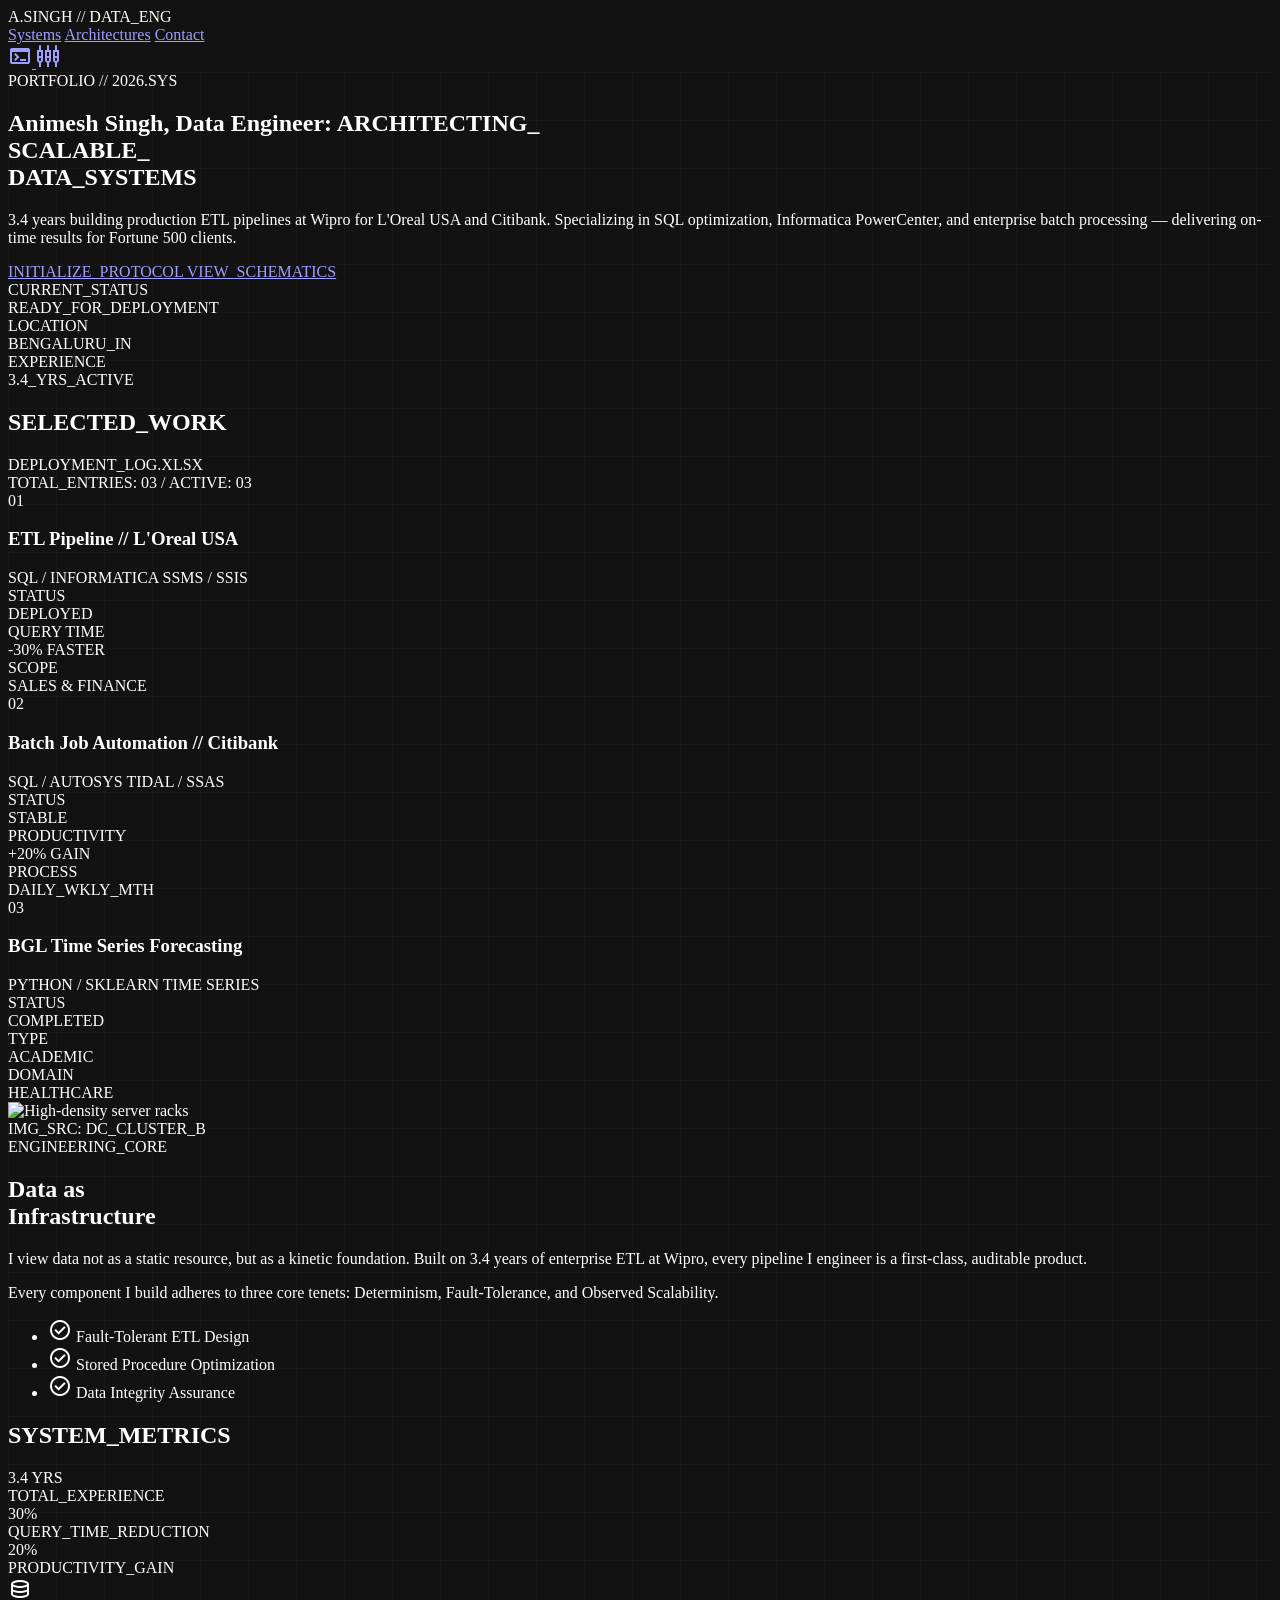
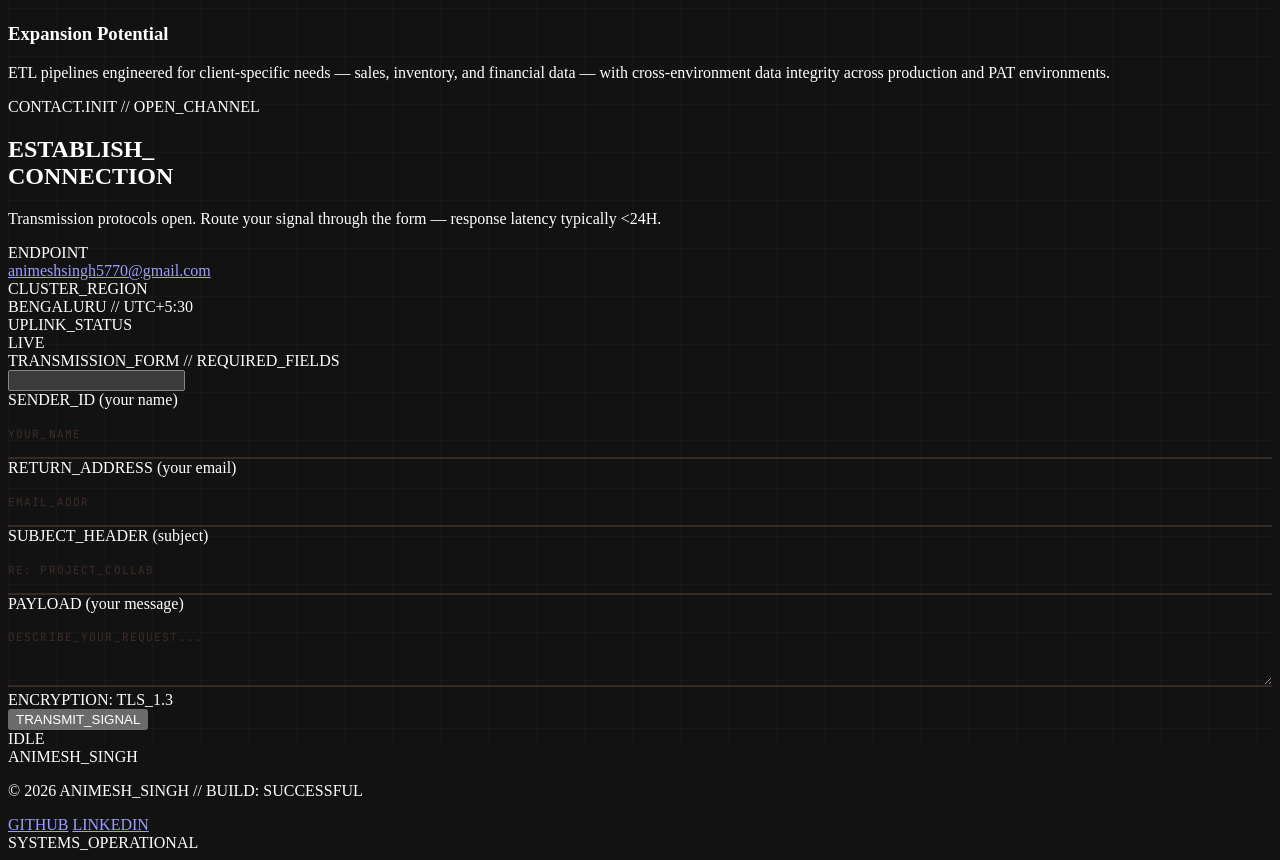
==== commit 6c859357: "Fix PR #8 review findings: tablet overflow, form timeout, links - Hero/philosophy headings: fluid cl" ====
--- a/index.html
+++ b/index.html
@@ -20,7 +20,6 @@
             "name": "Animesh Singh",
             "jobTitle": "Data Engineer",
             "url": "https://hornsloth.com/",
-            "image": "https://hornsloth.com/favicon.png",
             "address": {"@type": "PostalAddress", "addressLocality": "Bengaluru", "addressCountry": "IN"},
             "knowsAbout": ["Data Engineering", "ETL", "SQL", "Informatica PowerCenter", "Batch Processing"],
             "sameAs": [
@@ -137,7 +136,7 @@
 <div class="inline-block px-3 py-1 bg-surface-container-high text-primary font-mono text-[10px] tracking-widest uppercase mb-6">
                         PORTFOLIO // 2026.SYS
                     </div>
-<h1 class="text-[clamp(2rem,11vw,3rem)] md:text-8xl font-headline font-extrabold tracking-tighter text-on-background uppercase leading-none mb-8">
+<h1 class="text-[clamp(2rem,11vw,3rem)] md:text-[clamp(3rem,7.5vw,6rem)] font-headline font-extrabold tracking-tighter text-on-background uppercase leading-none mb-8">
 <span class="sr-only">Animesh Singh, Data Engineer: </span>
                         ARCHITECTING_<br/>
 <span class="text-primary-container">SCALABLE</span>_<br/>
@@ -285,7 +284,7 @@
 </div>
 <div class="order-1 md:order-2">
 <div class="text-[10px] text-primary font-mono uppercase tracking-[0.4em] mb-4">ENGINEERING_CORE</div>
-<h2 class="text-[clamp(1.75rem,9vw,3rem)] md:text-5xl font-headline font-extrabold uppercase mb-8 leading-tight">Data as<br/>Infrastructure</h2>
+<h2 class="text-[clamp(1.75rem,9vw,3rem)] md:text-[clamp(1.75rem,4vw,3rem)] font-headline font-extrabold uppercase mb-8 leading-tight">Data as<br/>Infrastructure</h2>
 <div class="space-y-6 text-secondary font-body text-sm leading-relaxed">
 <p>
                                 I view data not as a static resource, but as a kinetic foundation. Built on 3.4 years of enterprise ETL at Wipro, every pipeline I engineer is a first-class, auditable product.
@@ -426,8 +425,8 @@
 </div>
 <div class="flex flex-col md:items-end justify-between">
 <div class="flex space-x-6">
-<a class="font-mono text-[10px] tracking-widest uppercase text-secondary hover:text-primary-container underline decoration-double transition-colors" href="https://github.com/animeshsingh28/Protfolio-website" rel="noopener noreferrer" target="_blank">GITHUB</a>
-<a class="font-mono text-[10px] tracking-widest uppercase text-secondary hover:text-primary-container underline decoration-double transition-colors" href="https://linkedin.com/in/animesh-singh-69a59317b" rel="noopener noreferrer" target="_blank">LINKEDIN</a>
+<a class="font-mono text-[10px] tracking-widest uppercase text-secondary hover:text-primary-container underline decoration-double transition-colors" href="https://github.com/animeshsingh28" rel="noopener noreferrer" target="_blank">GITHUB</a>
+<a class="font-mono text-[10px] tracking-widest uppercase text-secondary hover:text-primary-container underline decoration-double transition-colors" href="https://www.linkedin.com/in/animesh-singh-69a59317b" rel="noopener noreferrer" target="_blank">LINKEDIN</a>
 </div>
 <div class="mt-8 flex items-center space-x-2 text-primary font-mono text-[8px] motion-safe:animate-pulse">
 <span class="block w-2 h-2 bg-primary"></span>
--- a/css/design-tokens.css
+++ b/css/design-tokens.css
@@ -16,9 +16,9 @@
     background-size: 48px 48px;
 }
 
-.material-symbols-outlined {
-    font-variation-settings: 'FILL' 0, 'wght' 300, 'GRAD' 0, 'opsz' 24;
-}
+/* Icon weight/fill are fixed by the font request in src/index.template.html
+   (`@24,300,0,0` = opsz 24, wght 300, FILL 0, GRAD 0). The subset font is a
+   static instance, so font-variation-settings here would have no effect. */
 
 ::selection {
     background-color: rgb(var(--token-primary-container));
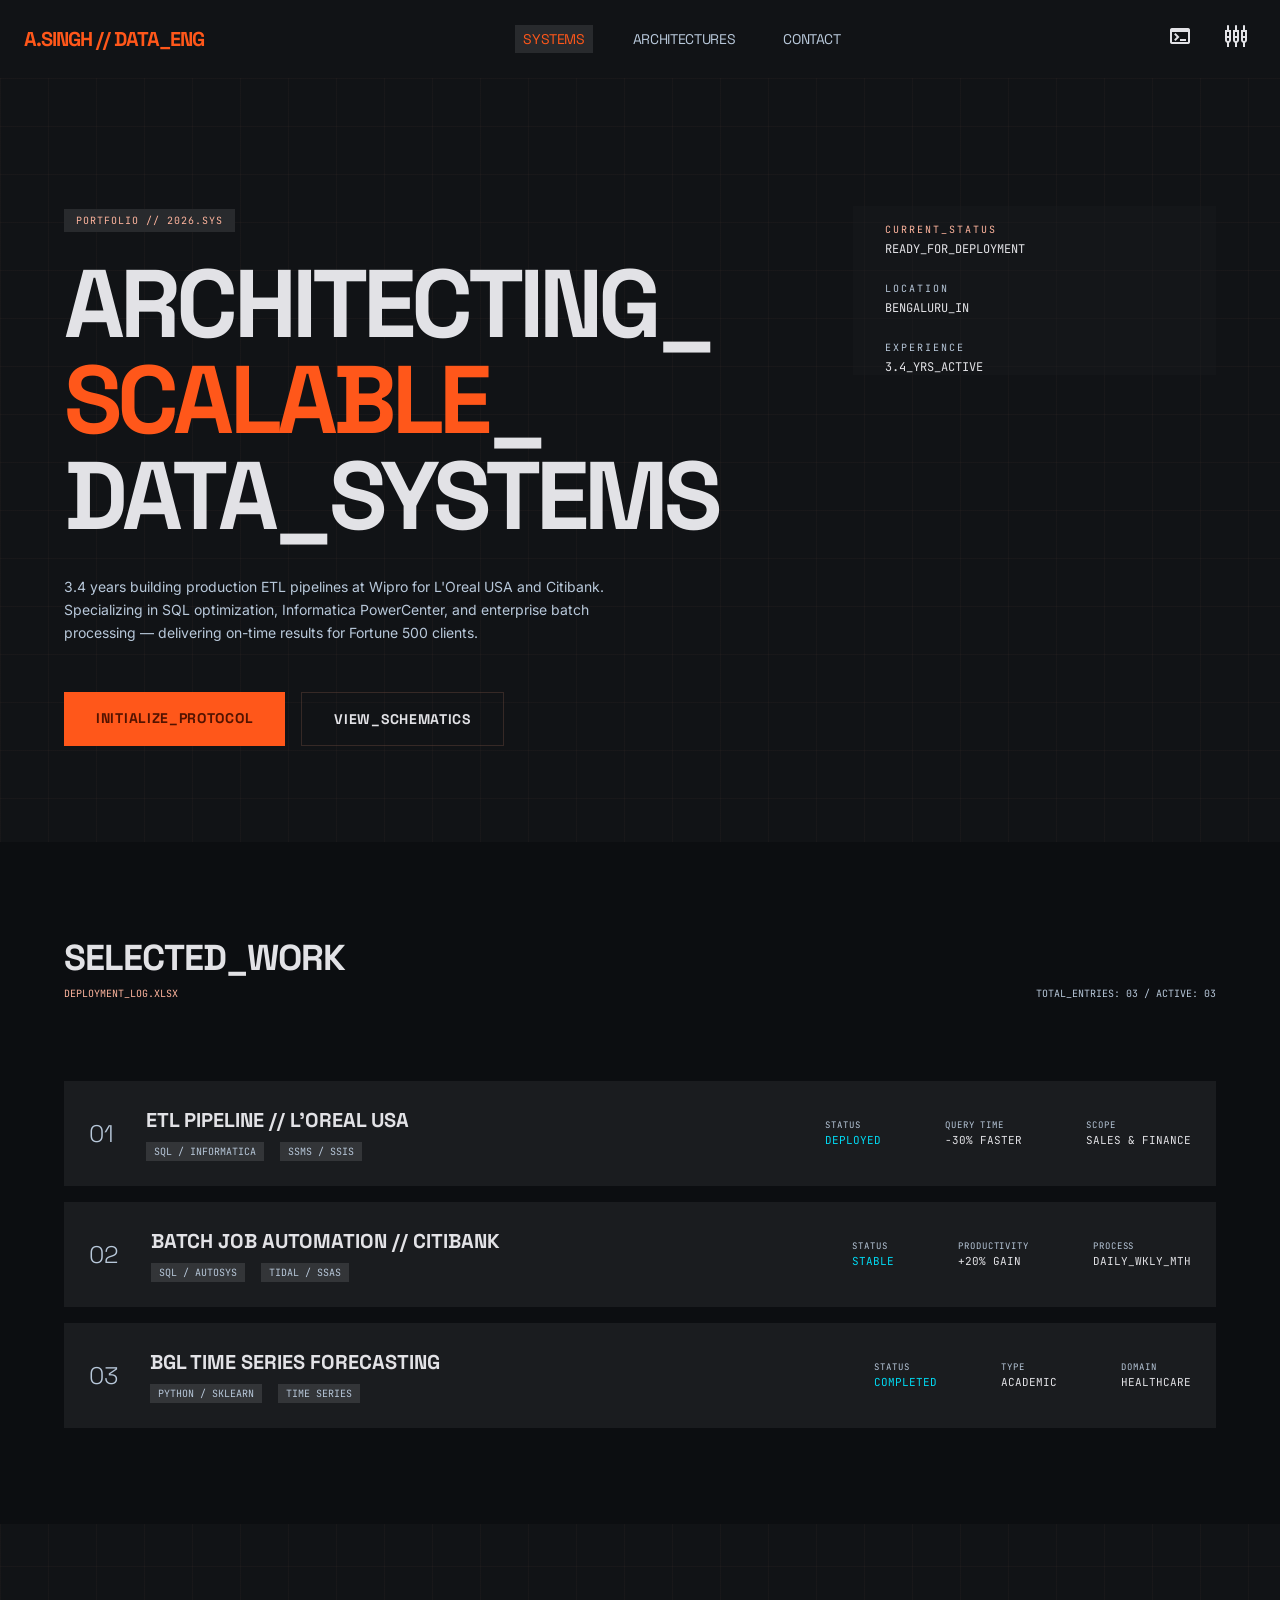
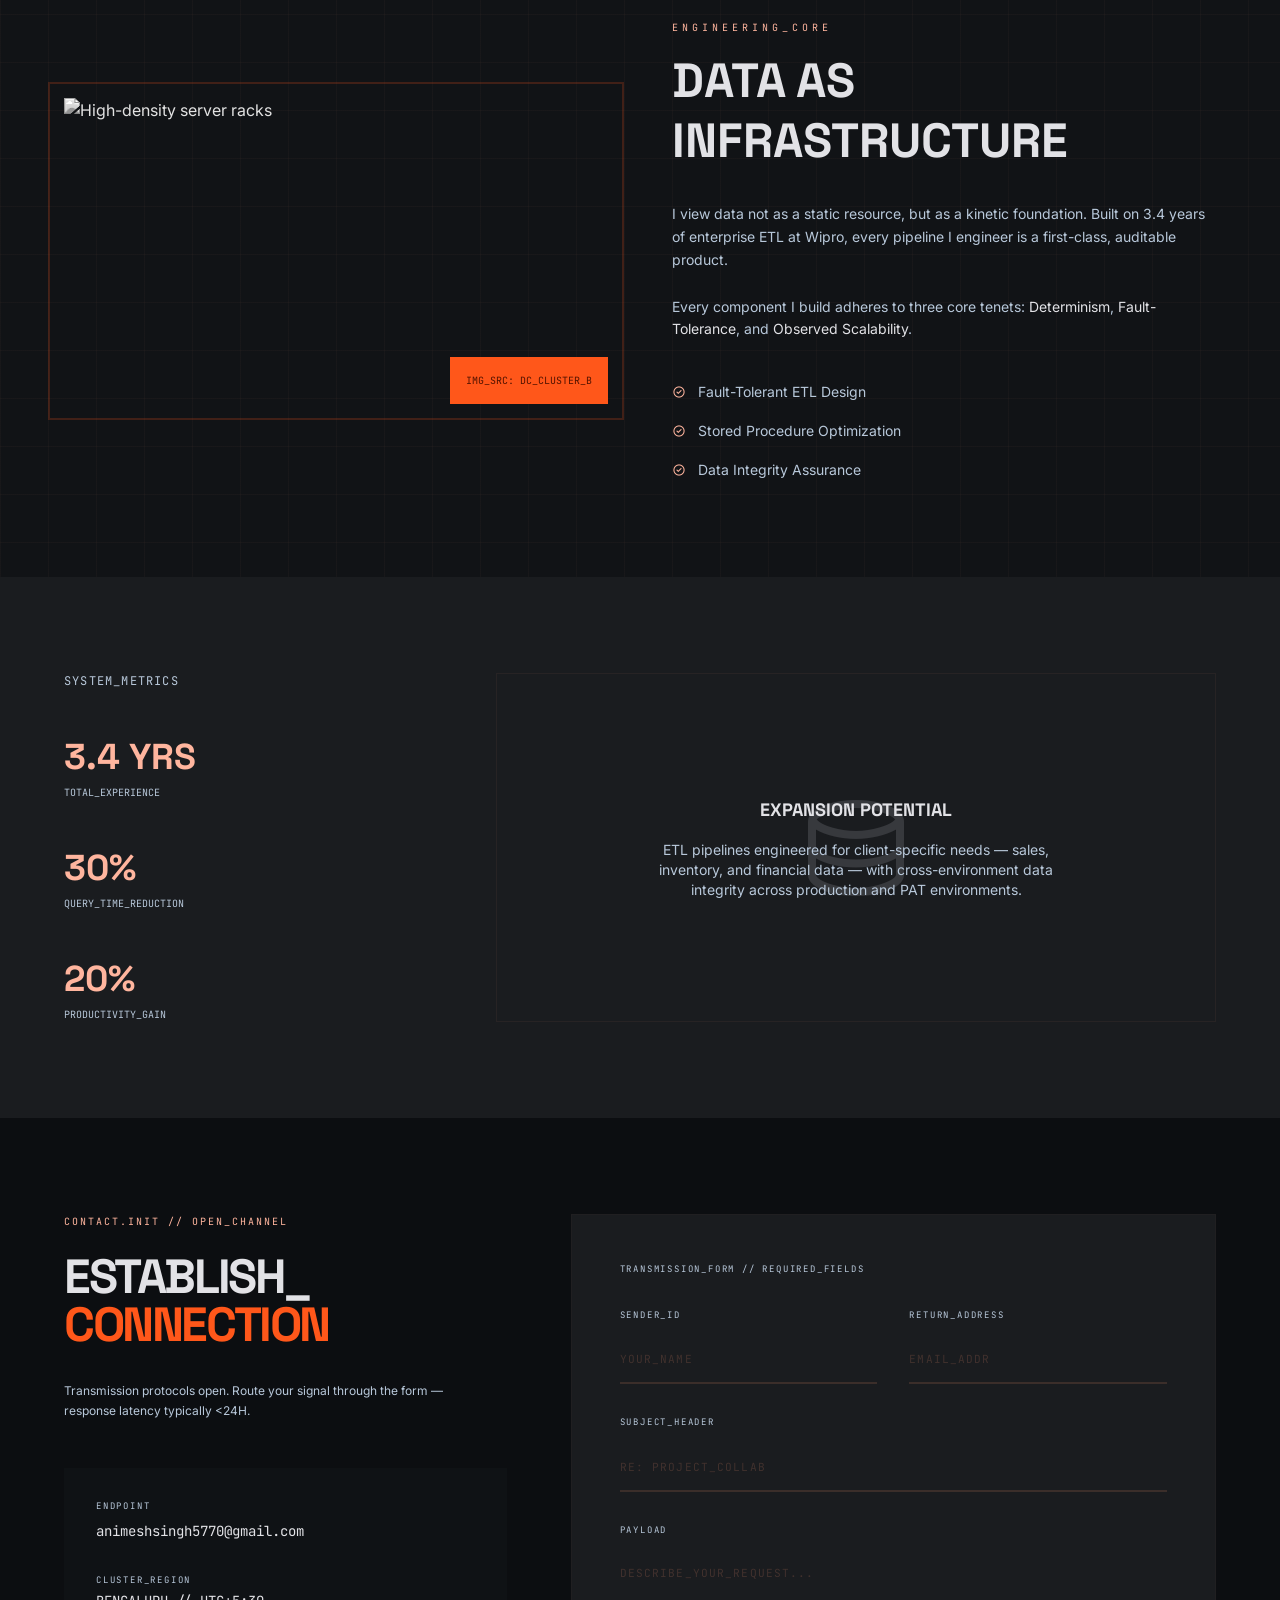
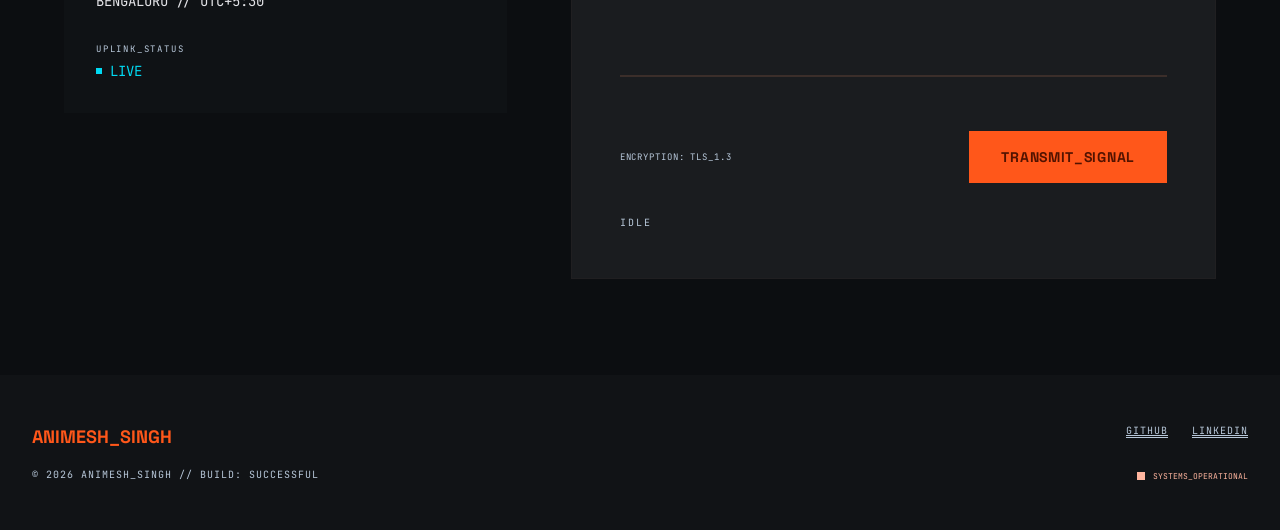
==== commit 513b7360: "Compile Tailwind at build time instead of the Play CDN The page loaded https://cdn.tailwindcss.com a" ====
--- a/index.html
+++ b/index.html
@@ -30,83 +30,13 @@
     </script>
 <link href="https://fonts.googleapis.com" rel="preconnect"/>
 <link crossorigin="" href="https://fonts.gstatic.com" rel="preconnect"/>
-<link href="https://fonts.googleapis.com/css2?family=Inter:wght@400;500;600&amp;family=Space+Grotesk:wght@300;400;700;800&amp;family=JetBrains+Mono:wght@400;700&amp;display=swap" rel="stylesheet"/>
+<link href="https://fonts.googleapis.com/css2?family=Inter&amp;family=Space+Grotesk:wght@300;400;700&amp;family=JetBrains+Mono&amp;display=swap" rel="stylesheet"/>
 <!-- Icon font is subset to the icons in use. icon_names must list every icon used in sections/, alphabetically. -->
 <link href="https://fonts.googleapis.com/css2?family=Material+Symbols+Outlined:opsz,wght,FILL,GRAD@24,300,0,0&amp;icon_names=check_circle,database,settings_input_component,terminal&amp;display=block" rel="stylesheet"/>
 <link href="/favicon.png" rel="icon" type="image/png"/>
 <link href="/favicon.png" rel="apple-touch-icon"/>
-<script src="https://cdn.tailwindcss.com?plugins=container-queries"></script>
-<script id="tailwind-config">
-        tailwind.config = {
-            darkMode: "class",
-            theme: {
-                extend: {
-                    "colors": {
-                        "secondary-fixed": "#d4e4f6",
-                        "on-background": "rgb(var(--token-on-background) / <alpha-value>)",
-                        "secondary-container": "#394857",
-                        "surface-container-highest": "#333538",
-                        "inverse-surface": "#e2e2e6",
-                        "on-surface": "#e2e2e6",
-                        "surface-tint": "#ffb59e",
-                        "surface-dim": "#111316",
-                        "tertiary-fixed": "#9cf0ff",
-                        "on-primary-container": "rgb(var(--token-on-primary-container) / <alpha-value>)",
-                        "tertiary-container": "#009fb2",
-                        "error": "#ffb4ab",
-                        "secondary-fixed-dim": "#b8c8da",
-                        "on-primary": "#5e1700",
-                        "primary-fixed-dim": "#ffb59e",
-                        "on-tertiary-container": "#002f35",
-                        "surface-container-lowest": "#0c0e11",
-                        "secondary": "#b8c8da",
-                        "outline-variant": "rgb(var(--token-outline-variant) / <alpha-value>)",
-                        "surface-variant": "#333538",
-                        "on-tertiary": "#00363d",
-                        "on-tertiary-fixed": "#001f24",
-                        "on-secondary-fixed": "#0d1d2a",
-                        "on-surface-variant": "#e6beb2",
-                        "tertiary-fixed-dim": "#00daf3",
-                        "on-error-container": "#ffdad6",
-                        "error-container": "#93000a",
-                        "inverse-primary": "#ae3200",
-                        "on-secondary-fixed-variant": "#394857",
-                        "inverse-on-surface": "#2f3034",
-                        "primary-fixed": "#ffdbd0",
-                        "on-primary-fixed": "#3a0b00",
-                        "tertiary": "#00daf3",
-                        "primary-container": "rgb(var(--token-primary-container) / <alpha-value>)",
-                        "surface-container-low": "#1a1c1f",
-                        "background": "#111316",
-                        "primary": "rgb(var(--token-primary) / <alpha-value>)",
-                        "surface-container-high": "#282a2d",
-                        "on-secondary-container": "#a7b7c8",
-                        "outline": "#ad897e",
-                        "surface-bright": "#37393d",
-                        "on-error": "#690005",
-                        "surface": "#111316",
-                        "on-primary-fixed-variant": "#852400",
-                        "on-tertiary-fixed-variant": "#004f58",
-                        "on-secondary": "#223240",
-                        "surface-container": "#1e2023"
-                    },
-                    "borderRadius": {
-                        "DEFAULT": "0px",
-                        "lg": "0px",
-                        "xl": "0px",
-                        "full": "0px"
-                    },
-                    "fontFamily": {
-                        "headline": ["Space Grotesk"],
-                        "body": ["Inter"],
-                        "label": ["Space Grotesk"],
-                        "mono": ["JetBrains Mono"]
-                    }
-                },
-            },
-        }
-    </script>
-<link href="css/design-tokens.css" rel="stylesheet"/>
+<!-- Compiled by scripts/build_site.py from css/design-tokens.css + tailwind.config.js. -->
+<link href="/css/site.css" rel="stylesheet"/>
 </head>
 <body class="bg-background text-on-background font-body">
 <!-- Header/nav -->
@@ -381,7 +311,7 @@
 <div class="md:col-span-7">
 <div class="bg-surface-container-low p-8 md:p-12 border border-outline-variant/10">
 <div class="text-[9px] font-mono text-secondary uppercase tracking-[0.2em] mb-8">TRANSMISSION_FORM // REQUIRED_FIELDS</div>
-<form action="/api/contact.php" class="space-y-8" method="post" novalidate>
+<form action="/api/contact" class="space-y-8" method="post" novalidate>
 <input aria-hidden="true" autocomplete="off" class="hidden" name="company_website" tabindex="-1" type="text"/>
 <input name="form_started_at" type="hidden"/>
 <div class="grid grid-cols-1 md:grid-cols-2 gap-8">
--- a/css/site.css
+++ b/css/site.css
@@ -0,0 +1,2 @@
+*,:after,:before{--tw-border-spacing-x:0;--tw-border-spacing-y:0;--tw-translate-x:0;--tw-translate-y:0;--tw-rotate:0;--tw-skew-x:0;--tw-skew-y:0;--tw-scale-x:1;--tw-scale-y:1;--tw-pan-x: ;--tw-pan-y: ;--tw-pinch-zoom: ;--tw-scroll-snap-strictness:proximity;--tw-gradient-from-position: ;--tw-gradient-via-position: ;--tw-gradient-to-position: ;--tw-ordinal: ;--tw-slashed-zero: ;--tw-numeric-figure: ;--tw-numeric-spacing: ;--tw-numeric-fraction: ;--tw-ring-inset: ;--tw-ring-offset-width:0px;--tw-ring-offset-color:#fff;--tw-ring-color:rgba(59,130,246,.5);--tw-ring-offset-shadow:0 0 #0000;--tw-ring-shadow:0 0 #0000;--tw-shadow:0 0 #0000;--tw-shadow-colored:0 0 #0000;--tw-blur: ;--tw-brightness: ;--tw-contrast: ;--tw-grayscale: ;--tw-hue-rotate: ;--tw-invert: ;--tw-saturate: ;--tw-sepia: ;--tw-drop-shadow: ;--tw-backdrop-blur: ;--tw-backdrop-brightness: ;--tw-backdrop-contrast: ;--tw-backdrop-grayscale: ;--tw-backdrop-hue-rotate: ;--tw-backdrop-invert: ;--tw-backdrop-opacity: ;--tw-backdrop-saturate: ;--tw-backdrop-sepia: ;--tw-contain-size: ;--tw-contain-layout: ;--tw-contain-paint: ;--tw-contain-style: }::backdrop{--tw-border-spacing-x:0;--tw-border-spacing-y:0;--tw-translate-x:0;--tw-translate-y:0;--tw-rotate:0;--tw-skew-x:0;--tw-skew-y:0;--tw-scale-x:1;--tw-scale-y:1;--tw-pan-x: ;--tw-pan-y: ;--tw-pinch-zoom: ;--tw-scroll-snap-strictness:proximity;--tw-gradient-from-position: ;--tw-gradient-via-position: ;--tw-gradient-to-position: ;--tw-ordinal: ;--tw-slashed-zero: ;--tw-numeric-figure: ;--tw-numeric-spacing: ;--tw-numeric-fraction: ;--tw-ring-inset: ;--tw-ring-offset-width:0px;--tw-ring-offset-color:#fff;--tw-ring-color:rgba(59,130,246,.5);--tw-ring-offset-shadow:0 0 #0000;--tw-ring-shadow:0 0 #0000;--tw-shadow:0 0 #0000;--tw-shadow-colored:0 0 #0000;--tw-blur: ;--tw-brightness: ;--tw-contrast: ;--tw-grayscale: ;--tw-hue-rotate: ;--tw-invert: ;--tw-saturate: ;--tw-sepia: ;--tw-drop-shadow: ;--tw-backdrop-blur: ;--tw-backdrop-brightness: ;--tw-backdrop-contrast: ;--tw-backdrop-grayscale: ;--tw-backdrop-hue-rotate: ;--tw-backdrop-invert: ;--tw-backdrop-opacity: ;--tw-backdrop-saturate: ;--tw-backdrop-sepia: ;--tw-contain-size: ;--tw-contain-layout: ;--tw-contain-paint: ;--tw-contain-style: }
+/*! tailwindcss v3.4.17 | MIT License | https://tailwindcss.com*/*,:after,:before{box-sizing:border-box;border:0 solid #e5e7eb}:after,:before{--tw-content:""}:host,html{line-height:1.5;-webkit-text-size-adjust:100%;-moz-tab-size:4;-o-tab-size:4;tab-size:4;font-family:ui-sans-serif,system-ui,sans-serif,Apple Color Emoji,Segoe UI Emoji,Segoe UI Symbol,Noto Color Emoji;font-feature-settings:normal;font-variation-settings:normal;-webkit-tap-highlight-color:transparent}body{margin:0;line-height:inherit}hr{height:0;color:inherit;border-top-width:1px}abbr:where([title]){-webkit-text-decoration:underline dotted;text-decoration:underline dotted}h1,h2,h3,h4,h5,h6{font-size:inherit;font-weight:inherit}a{color:inherit;text-decoration:inherit}b,strong{font-weight:bolder}code,kbd,pre,samp{font-family:JetBrains Mono;font-feature-settings:normal;font-variation-settings:normal;font-size:1em}small{font-size:80%}sub,sup{font-size:75%;line-height:0;position:relative;vertical-align:baseline}sub{bottom:-.25em}sup{top:-.5em}table{text-indent:0;border-color:inherit;border-collapse:collapse}button,input,optgroup,select,textarea{font-family:inherit;font-feature-settings:inherit;font-variation-settings:inherit;font-size:100%;font-weight:inherit;line-height:inherit;letter-spacing:inherit;color:inherit;margin:0;padding:0}button,select{text-transform:none}button,input:where([type=button]),input:where([type=reset]),input:where([type=submit]){-webkit-appearance:button;background-color:transparent;background-image:none}:-moz-focusring{outline:auto}:-moz-ui-invalid{box-shadow:none}progress{vertical-align:baseline}::-webkit-inner-spin-button,::-webkit-outer-spin-button{height:auto}[type=search]{-webkit-appearance:textfield;outline-offset:-2px}::-webkit-search-decoration{-webkit-appearance:none}::-webkit-file-upload-button{-webkit-appearance:button;font:inherit}summary{display:list-item}blockquote,dd,dl,figure,h1,h2,h3,h4,h5,h6,hr,p,pre{margin:0}fieldset{margin:0}fieldset,legend{padding:0}menu,ol,ul{list-style:none;margin:0;padding:0}dialog{padding:0}textarea{resize:vertical}input::-moz-placeholder,textarea::-moz-placeholder{opacity:1;color:#9ca3af}input::placeholder,textarea::placeholder{opacity:1;color:#9ca3af}[role=button],button{cursor:pointer}:disabled{cursor:default}audio,canvas,embed,iframe,img,object,svg,video{display:block;vertical-align:middle}img,video{max-width:100%;height:auto}[hidden]:where(:not([hidden=until-found])){display:none}:root{color-scheme:dark;--token-primary-container:255 87 26;--token-on-primary-container:82 19 0;--token-outline-variant:92 64 55;--token-on-background:226 226 230;--token-primary:255 181 158}::-moz-selection{background-color:rgb(var(--token-primary-container));color:rgb(var(--token-on-primary-container))}::selection{background-color:rgb(var(--token-primary-container));color:rgb(var(--token-on-primary-container))}.blueprint-grid{background-image:linear-gradient(to right,rgb(var(--token-outline-variant)/10%) 1px,transparent 1px),linear-gradient(to bottom,rgb(var(--token-outline-variant)/10%) 1px,transparent 1px);background-size:48px 48px}.param-input{-webkit-appearance:none;-moz-appearance:none;appearance:none;background:transparent;border:0;border-bottom:2px solid rgb(var(--token-outline-variant)/50%);outline:none;box-shadow:none;border-radius:0;color:rgb(var(--token-on-background));font-family:JetBrains Mono,monospace;font-size:.875rem;line-height:1.5rem;padding:.75rem 0;width:100%;transition:border-color .15s}.param-input:focus{border-bottom-color:rgb(var(--token-primary));box-shadow:none;outline:none}.param-input::-moz-placeholder{color:rgb(var(--token-outline-variant)/60%);text-transform:uppercase;letter-spacing:.1em;font-size:.7rem}.param-input::placeholder{color:rgb(var(--token-outline-variant)/60%);text-transform:uppercase;letter-spacing:.1em;font-size:.7rem}.sr-only{position:absolute;width:1px;height:1px;padding:0;margin:-1px;overflow:hidden;clip:rect(0,0,0,0);white-space:nowrap;border-width:0}.pointer-events-none{pointer-events:none}.static{position:static}.absolute{position:absolute}.relative{position:relative}.sticky{position:sticky}.inset-0{inset:0}.bottom-0{bottom:0}.right-0{right:0}.top-0{top:0}.z-0{z-index:0}.z-10{z-index:10}.z-20{z-index:20}.z-50{z-index:50}.order-1{order:1}.order-2{order:2}.-m-4{margin:-1rem}.mx-auto{margin-left:auto;margin-right:auto}.mb-1{margin-bottom:.25rem}.mb-12{margin-bottom:3rem}.mb-16{margin-bottom:4rem}.mb-3{margin-bottom:.75rem}.mb-4{margin-bottom:1rem}.mb-6{margin-bottom:1.5rem}.mb-8{margin-bottom:2rem}.mt-12{margin-top:3rem}.mt-2{margin-top:.5rem}.mt-6{margin-top:1.5rem}.mt-8{margin-top:2rem}.block{display:block}.inline-block{display:inline-block}.flex{display:flex}.grid{display:grid}.hidden{display:none}.aspect-video{aspect-ratio:16/9}.h-1\.5{height:.375rem}.h-2{height:.5rem}.h-32{height:8rem}.h-full{height:100%}.min-h-screen{min-height:100vh}.w-1\.5{width:.375rem}.w-2{width:.5rem}.w-full{width:100%}.max-w-7xl{max-width:80rem}.max-w-full{max-width:100%}.max-w-md{max-width:28rem}.max-w-sm{max-width:24rem}.max-w-xl{max-width:36rem}.resize-none{resize:none}.grid-cols-1{grid-template-columns:repeat(1,minmax(0,1fr))}.grid-cols-2{grid-template-columns:repeat(2,minmax(0,1fr))}.flex-col{flex-direction:column}.flex-wrap{flex-wrap:wrap}.items-start{align-items:flex-start}.items-end{align-items:flex-end}.items-center{align-items:center}.justify-center{justify-content:center}.justify-between{justify-content:space-between}.gap-16{gap:4rem}.gap-2{gap:.5rem}.gap-4{gap:1rem}.gap-8{gap:2rem}.space-x-2>:not([hidden])~:not([hidden]){--tw-space-x-reverse:0;margin-right:calc(.5rem*var(--tw-space-x-reverse));margin-left:calc(.5rem*(1 - var(--tw-space-x-reverse)))}.space-x-3>:not([hidden])~:not([hidden]){--tw-space-x-reverse:0;margin-right:calc(.75rem*var(--tw-space-x-reverse));margin-left:calc(.75rem*(1 - var(--tw-space-x-reverse)))}.space-x-4>:not([hidden])~:not([hidden]){--tw-space-x-reverse:0;margin-right:calc(1rem*var(--tw-space-x-reverse));margin-left:calc(1rem*(1 - var(--tw-space-x-reverse)))}.space-x-6>:not([hidden])~:not([hidden]){--tw-space-x-reverse:0;margin-right:calc(1.5rem*var(--tw-space-x-reverse));margin-left:calc(1.5rem*(1 - var(--tw-space-x-reverse)))}.space-x-8>:not([hidden])~:not([hidden]){--tw-space-x-reverse:0;margin-right:calc(2rem*var(--tw-space-x-reverse));margin-left:calc(2rem*(1 - var(--tw-space-x-reverse)))}.space-y-1>:not([hidden])~:not([hidden]){--tw-space-y-reverse:0;margin-top:calc(.25rem*(1 - var(--tw-space-y-reverse)));margin-bottom:calc(.25rem*var(--tw-space-y-reverse))}.space-y-12>:not([hidden])~:not([hidden]){--tw-space-y-reverse:0;margin-top:calc(3rem*(1 - var(--tw-space-y-reverse)));margin-bottom:calc(3rem*var(--tw-space-y-reverse))}.space-y-4>:not([hidden])~:not([hidden]){--tw-space-y-reverse:0;margin-top:calc(1rem*(1 - var(--tw-space-y-reverse)));margin-bottom:calc(1rem*var(--tw-space-y-reverse))}.space-y-6>:not([hidden])~:not([hidden]){--tw-space-y-reverse:0;margin-top:calc(1.5rem*(1 - var(--tw-space-y-reverse)));margin-bottom:calc(1.5rem*var(--tw-space-y-reverse))}.space-y-8>:not([hidden])~:not([hidden]){--tw-space-y-reverse:0;margin-top:calc(2rem*(1 - var(--tw-space-y-reverse)));margin-bottom:calc(2rem*var(--tw-space-y-reverse))}.overflow-hidden{overflow:hidden}.border{border-width:1px}.border-2{border-width:2px}.border-outline-variant\/10{border-color:rgb(var(--token-outline-variant)/.1)}.border-outline-variant\/20{border-color:rgb(var(--token-outline-variant)/.2)}.border-outline-variant\/50{border-color:rgb(var(--token-outline-variant)/.5)}.border-primary-container{--tw-border-opacity:1;border-color:rgb(var(--token-primary-container)/var(--tw-border-opacity,1))}.border-transparent{border-color:transparent}.bg-background{--tw-bg-opacity:1;background-color:rgb(17 19 22/var(--tw-bg-opacity,1))}.bg-primary{--tw-bg-opacity:1;background-color:rgb(var(--token-primary)/var(--tw-bg-opacity,1))}.bg-primary-container{--tw-bg-opacity:1;background-color:rgb(var(--token-primary-container)/var(--tw-bg-opacity,1))}.bg-surface-container-high{--tw-bg-opacity:1;background-color:rgb(40 42 45/var(--tw-bg-opacity,1))}.bg-surface-container-highest{--tw-bg-opacity:1;background-color:rgb(51 53 56/var(--tw-bg-opacity,1))}.bg-surface-container-low{--tw-bg-opacity:1;background-color:rgb(26 28 31/var(--tw-bg-opacity,1))}.bg-surface-container-low\/30{background-color:rgba(26,28,31,.3)}.bg-surface-container-low\/40{background-color:rgba(26,28,31,.4)}.bg-surface-container-lowest{--tw-bg-opacity:1;background-color:rgb(12 14 17/var(--tw-bg-opacity,1))}.bg-tertiary{--tw-bg-opacity:1;background-color:rgb(0 218 243/var(--tw-bg-opacity,1))}.object-cover{-o-object-fit:cover;object-fit:cover}.p-12{padding:3rem}.p-2{padding:.5rem}.p-4{padding:1rem}.p-6{padding:1.5rem}.p-8{padding:2rem}.px-2{padding-left:.5rem;padding-right:.5rem}.px-3{padding-left:.75rem;padding-right:.75rem}.px-6{padding-left:1.5rem;padding-right:1.5rem}.px-8{padding-left:2rem;padding-right:2rem}.py-0\.5{padding-top:.125rem;padding-bottom:.125rem}.py-1{padding-top:.25rem;padding-bottom:.25rem}.py-12{padding-top:3rem;padding-bottom:3rem}.py-24{padding-top:6rem;padding-bottom:6rem}.py-4{padding-top:1rem;padding-bottom:1rem}.pb-24{padding-bottom:6rem}.pb-4{padding-bottom:1rem}.pl-8{padding-left:2rem}.pr-12{padding-right:3rem}.pt-12{padding-top:3rem}.pt-32{padding-top:8rem}.pt-4{padding-top:1rem}.pt-8{padding-top:2rem}.text-left{text-align:left}.text-center{text-align:center}.font-body{font-family:Inter}.font-headline{font-family:Space Grotesk}.font-mono{font-family:JetBrains Mono}.text-2xl{font-size:1.5rem;line-height:2rem}.text-4xl{font-size:2.25rem;line-height:2.5rem}.text-9xl{font-size:8rem;line-height:1}.text-\[10px\]{font-size:10px}.text-\[11px\]{font-size:11px}.text-\[8px\]{font-size:8px}.text-\[9px\]{font-size:9px}.text-\[clamp\(1\.75rem\2c 9vw\2c 3rem\)\]{font-size:clamp(1.75rem,9vw,3rem)}.text-\[clamp\(2rem\2c 11vw\2c 3rem\)\]{font-size:clamp(2rem,11vw,3rem)}.text-lg{font-size:1.125rem;line-height:1.75rem}.text-sm{font-size:.875rem;line-height:1.25rem}.text-xl{font-size:1.25rem;line-height:1.75rem}.text-xs{font-size:.75rem;line-height:1rem}.font-black{font-weight:900}.font-bold{font-weight:700}.font-extrabold{font-weight:800}.font-light{font-weight:300}.uppercase{text-transform:uppercase}.leading-none{line-height:1}.leading-relaxed{line-height:1.625}.leading-tight{line-height:1.25}.tracking-\[0\.2em\]{letter-spacing:.2em}.tracking-\[0\.4em\]{letter-spacing:.4em}.tracking-tight{letter-spacing:-.025em}.tracking-tighter{letter-spacing:-.05em}.tracking-wider{letter-spacing:.05em}.tracking-widest{letter-spacing:.1em}.text-error{--tw-text-opacity:1;color:rgb(255 180 171/var(--tw-text-opacity,1))}.text-on-background{--tw-text-opacity:1;color:rgb(var(--token-on-background)/var(--tw-text-opacity,1))}.text-on-primary-container{--tw-text-opacity:1;color:rgb(var(--token-on-primary-container)/var(--tw-text-opacity,1))}.text-on-surface{--tw-text-opacity:1;color:rgb(226 226 230/var(--tw-text-opacity,1))}.text-primary{--tw-text-opacity:1;color:rgb(var(--token-primary)/var(--tw-text-opacity,1))}.text-primary-container{--tw-text-opacity:1;color:rgb(var(--token-primary-container)/var(--tw-text-opacity,1))}.text-secondary{--tw-text-opacity:1;color:rgb(184 200 218/var(--tw-text-opacity,1))}.text-surface-bright{--tw-text-opacity:1;color:rgb(55 57 61/var(--tw-text-opacity,1))}.text-tertiary{--tw-text-opacity:1;color:rgb(0 218 243/var(--tw-text-opacity,1))}.underline{text-decoration-line:underline}.decoration-double{text-decoration-style:double}.opacity-20{opacity:.2}.grayscale{--tw-grayscale:grayscale(100%)}.filter,.grayscale{filter:var(--tw-blur) var(--tw-brightness) var(--tw-contrast) var(--tw-grayscale) var(--tw-hue-rotate) var(--tw-invert) var(--tw-saturate) var(--tw-sepia) var(--tw-drop-shadow)}.transition-all{transition-property:all;transition-timing-function:cubic-bezier(.4,0,.2,1);transition-duration:.15s}.transition-colors{transition-property:color,background-color,border-color,text-decoration-color,fill,stroke;transition-timing-function:cubic-bezier(.4,0,.2,1);transition-duration:.15s}.transition-opacity{transition-property:opacity;transition-timing-function:cubic-bezier(.4,0,.2,1);transition-duration:.15s}.transition-transform{transition-property:transform;transition-timing-function:cubic-bezier(.4,0,.2,1);transition-duration:.15s}.duration-100{transition-duration:.1s}.duration-700{transition-duration:.7s}.hover\:border-primary-container\/30:hover{border-color:rgb(var(--token-primary-container)/.3)}.hover\:bg-primary:hover{--tw-bg-opacity:1;background-color:rgb(var(--token-primary)/var(--tw-bg-opacity,1))}.hover\:bg-primary-container:hover{--tw-bg-opacity:1;background-color:rgb(var(--token-primary-container)/var(--tw-bg-opacity,1))}.hover\:bg-surface-container-high:hover{--tw-bg-opacity:1;background-color:rgb(40 42 45/var(--tw-bg-opacity,1))}.hover\:text-on-primary:hover{--tw-text-opacity:1;color:rgb(94 23 0/var(--tw-text-opacity,1))}.hover\:text-on-primary-container:hover{--tw-text-opacity:1;color:rgb(var(--token-on-primary-container)/var(--tw-text-opacity,1))}.hover\:text-primary-container:hover{--tw-text-opacity:1;color:rgb(var(--token-primary-container)/var(--tw-text-opacity,1))}.active\:translate-y-0\.5:active{--tw-translate-y:0.125rem}.active\:translate-y-0\.5:active,.active\:translate-y-1:active{transform:translate(var(--tw-translate-x),var(--tw-translate-y)) rotate(var(--tw-rotate)) skewX(var(--tw-skew-x)) skewY(var(--tw-skew-y)) scaleX(var(--tw-scale-x)) scaleY(var(--tw-scale-y))}.active\:translate-y-1:active{--tw-translate-y:0.25rem}.group:hover .group-hover\:text-primary{--tw-text-opacity:1;color:rgb(var(--token-primary)/var(--tw-text-opacity,1))}.group:hover .group-hover\:text-primary-container{--tw-text-opacity:1;color:rgb(var(--token-primary-container)/var(--tw-text-opacity,1))}.group:hover .group-hover\:opacity-100{opacity:1}.group:hover .group-hover\:grayscale-0{--tw-grayscale:grayscale(0);filter:var(--tw-blur) var(--tw-brightness) var(--tw-contrast) var(--tw-grayscale) var(--tw-hue-rotate) var(--tw-invert) var(--tw-saturate) var(--tw-sepia) var(--tw-drop-shadow)}@media (prefers-reduced-motion:no-preference){@keyframes pulse{50%{opacity:.5}}.motion-safe\:animate-pulse{animation:pulse 2s cubic-bezier(.4,0,.6,1) infinite}}@media (min-width:768px){.md\:order-1{order:1}.md\:order-2{order:2}.md\:col-span-4{grid-column:span 4/span 4}.md\:col-span-5{grid-column:span 5/span 5}.md\:col-span-7{grid-column:span 7/span 7}.md\:col-span-8{grid-column:span 8/span 8}.md\:mt-0{margin-top:0}.md\:block{display:block}.md\:flex{display:flex}.md\:w-1\/3{width:33.333333%}.md\:w-2\/3{width:66.666667%}.md\:grid-cols-12{grid-template-columns:repeat(12,minmax(0,1fr))}.md\:grid-cols-2{grid-template-columns:repeat(2,minmax(0,1fr))}.md\:flex-row{flex-direction:row}.md\:items-end{align-items:flex-end}.md\:items-center{align-items:center}.md\:space-x-12>:not([hidden])~:not([hidden]){--tw-space-x-reverse:0;margin-right:calc(3rem*var(--tw-space-x-reverse));margin-left:calc(3rem*(1 - var(--tw-space-x-reverse)))}.md\:p-12{padding:3rem}.md\:p-8{padding:2rem}.md\:px-16{padding-left:4rem;padding-right:4rem}.md\:pl-12{padding-left:3rem}.md\:pt-0{padding-top:0}.md\:text-5xl{font-size:3rem;line-height:1}.md\:text-\[clamp\(1\.75rem\2c 4vw\2c 3rem\)\]{font-size:clamp(1.75rem,4vw,3rem)}.md\:text-\[clamp\(3rem\2c 7\.5vw\2c 6rem\)\]{font-size:clamp(3rem,7.5vw,6rem)}}
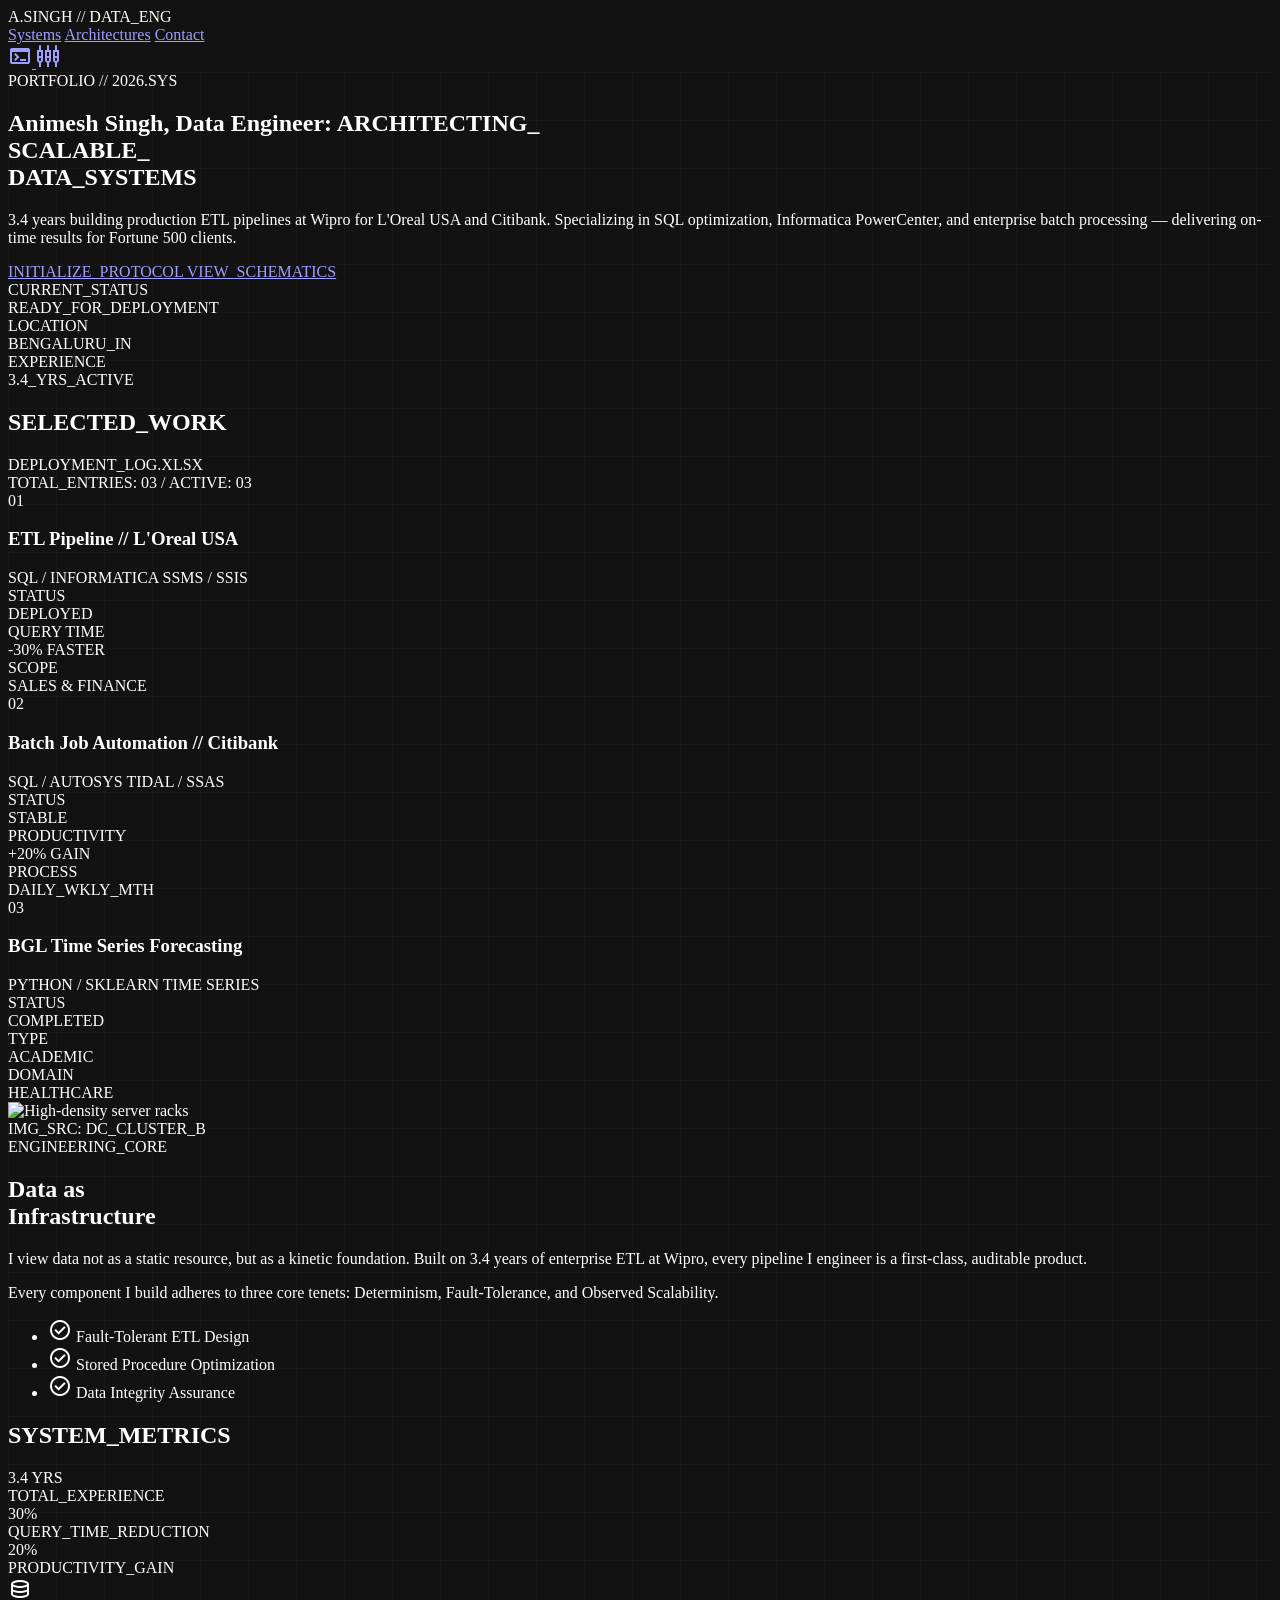
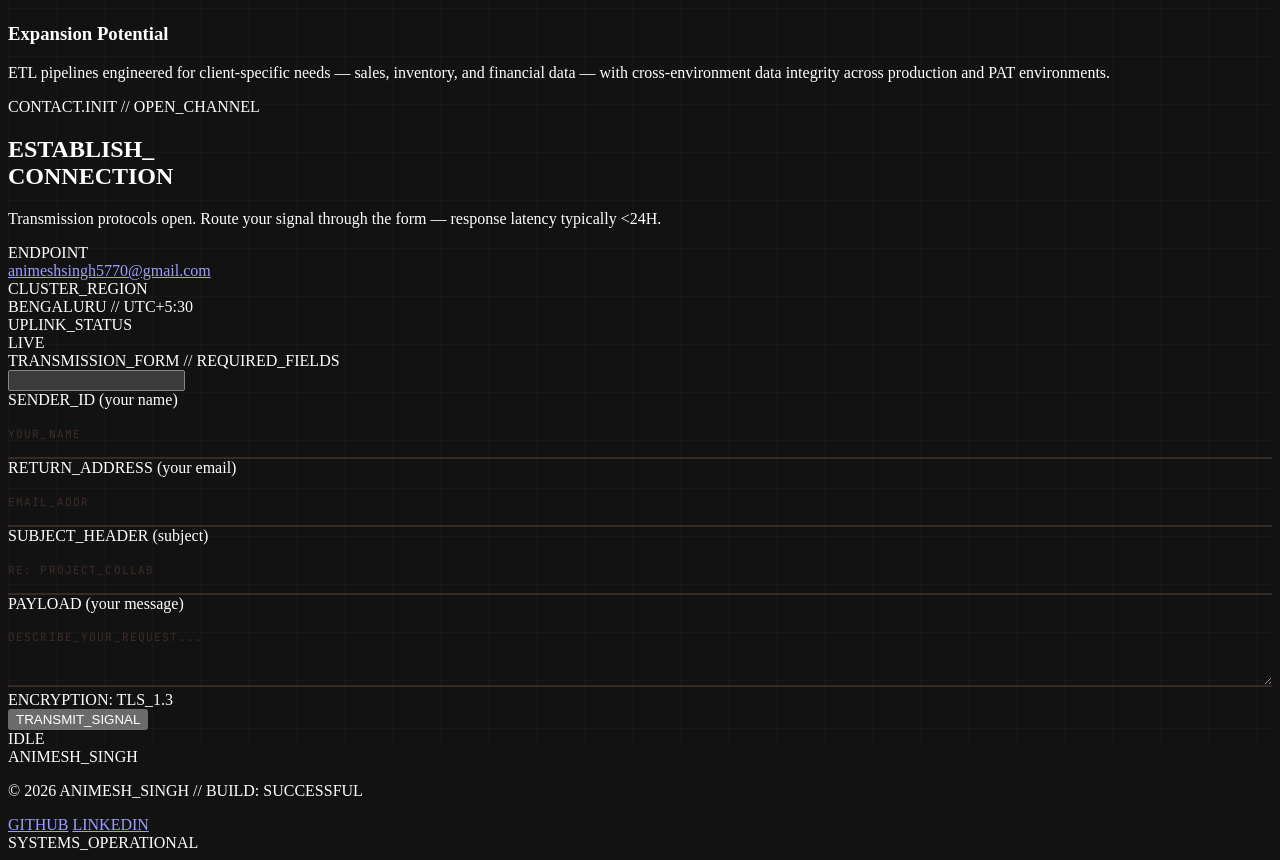
==== commit 660a7c23: "Merge feat/contact-hardening: HMAC IP hash and no-JS fallback - Rate-limit IP hash is HMAC-SHA256 ke" ====
--- a/index.html
+++ b/index.html
@@ -35,8 +35,77 @@
 <link href="https://fonts.googleapis.com/css2?family=Material+Symbols+Outlined:opsz,wght,FILL,GRAD@24,300,0,0&amp;icon_names=check_circle,database,settings_input_component,terminal&amp;display=block" rel="stylesheet"/>
 <link href="/favicon.png" rel="icon" type="image/png"/>
 <link href="/favicon.png" rel="apple-touch-icon"/>
-<!-- Compiled by scripts/build_site.py from css/design-tokens.css + tailwind.config.js. -->
-<link href="/css/site.css" rel="stylesheet"/>
+<script src="https://cdn.tailwindcss.com"></script>
+<script id="tailwind-config">
+        tailwind.config = {
+            darkMode: "class",
+            theme: {
+                extend: {
+                    "colors": {
+                        "secondary-fixed": "#d4e4f6",
+                        "on-background": "rgb(var(--token-on-background) / <alpha-value>)",
+                        "secondary-container": "#394857",
+                        "surface-container-highest": "#333538",
+                        "inverse-surface": "#e2e2e6",
+                        "on-surface": "#e2e2e6",
+                        "surface-tint": "#ffb59e",
+                        "surface-dim": "#111316",
+                        "tertiary-fixed": "#9cf0ff",
+                        "on-primary-container": "rgb(var(--token-on-primary-container) / <alpha-value>)",
+                        "tertiary-container": "#009fb2",
+                        "error": "#ffb4ab",
+                        "secondary-fixed-dim": "#b8c8da",
+                        "on-primary": "#5e1700",
+                        "primary-fixed-dim": "#ffb59e",
+                        "on-tertiary-container": "#002f35",
+                        "surface-container-lowest": "#0c0e11",
+                        "secondary": "#b8c8da",
+                        "outline-variant": "rgb(var(--token-outline-variant) / <alpha-value>)",
+                        "surface-variant": "#333538",
+                        "on-tertiary": "#00363d",
+                        "on-tertiary-fixed": "#001f24",
+                        "on-secondary-fixed": "#0d1d2a",
+                        "on-surface-variant": "#e6beb2",
+                        "tertiary-fixed-dim": "#00daf3",
+                        "on-error-container": "#ffdad6",
+                        "error-container": "#93000a",
+                        "inverse-primary": "#ae3200",
+                        "on-secondary-fixed-variant": "#394857",
+                        "inverse-on-surface": "#2f3034",
+                        "primary-fixed": "#ffdbd0",
+                        "on-primary-fixed": "#3a0b00",
+                        "tertiary": "#00daf3",
+                        "primary-container": "rgb(var(--token-primary-container) / <alpha-value>)",
+                        "surface-container-low": "#1a1c1f",
+                        "background": "#111316",
+                        "primary": "rgb(var(--token-primary) / <alpha-value>)",
+                        "surface-container-high": "#282a2d",
+                        "on-secondary-container": "#a7b7c8",
+                        "outline": "#ad897e",
+                        "surface-bright": "#37393d",
+                        "on-error": "#690005",
+                        "surface": "#111316",
+                        "on-primary-fixed-variant": "#852400",
+                        "on-tertiary-fixed-variant": "#004f58",
+                        "on-secondary": "#223240",
+                        "surface-container": "#1e2023"
+                    },
+                    "borderRadius": {
+                        "DEFAULT": "0px",
+                        "lg": "0px",
+                        "xl": "0px",
+                        "full": "0px"
+                    },
+                    "fontFamily": {
+                        "headline": ["Space Grotesk"],
+                        "body": ["Inter"],
+                        "mono": ["JetBrains Mono"]
+                    }
+                },
+            },
+        }
+    </script>
+<link href="css/design-tokens.css" rel="stylesheet"/>
 </head>
 <body class="bg-background text-on-background font-body">
 <!-- Header/nav -->
@@ -311,6 +380,12 @@
 <div class="md:col-span-7">
 <div class="bg-surface-container-low p-8 md:p-12 border border-outline-variant/10">
 <div class="text-[9px] font-mono text-secondary uppercase tracking-[0.2em] mb-8">TRANSMISSION_FORM // REQUIRED_FIELDS</div>
+<noscript>
+<div class="bg-surface-container-lowest p-6 mb-8">
+<div class="text-[9px] font-mono text-primary uppercase tracking-[0.2em] mb-2">SCRIPT_DISABLED // MANUAL_ROUTE</div>
+<p class="text-secondary font-body text-xs leading-relaxed">This form needs JavaScript. Please email me instead at <a class="text-on-surface font-mono hover:text-primary-container transition-colors" href="mailto:animeshsingh5770@gmail.com">animeshsingh5770@gmail.com</a>.</p>
+</div>
+</noscript>
 <form action="/api/contact" class="space-y-8" method="post" novalidate>
 <input aria-hidden="true" autocomplete="off" class="hidden" name="company_website" tabindex="-1" type="text"/>
 <input name="form_started_at" type="hidden"/>
--- a/css/design-tokens.css
+++ b/css/design-tokens.css
@@ -0,0 +1,72 @@
+/* Tailwind input: scripts/build_site.py compiles this file with
+   tailwind.config.js into the minified css/site.css, which is what the page
+   links. Edit this file, never css/site.css, then rebuild.
+
+   Layers: :root tokens and ::selection go in `base` (after Preflight); the
+   custom atoms go in `components`, so utility classes on the same element
+   (e.g. `resize-none h-32` on the message textarea) still win, as they did
+   when the Tailwind CDN injected its styles after this stylesheet. */
+@tailwind base;
+@tailwind components;
+@tailwind utilities;
+
+@layer base {
+    /* Space-separated RGB channels so Tailwind can apply opacity modifiers
+       (e.g. border-outline-variant/10) via rgb(var(--token-*) / <alpha-value>).
+       Use as rgb(var(--token-*)) or rgb(var(--token-*) / N%) in custom CSS. */
+    :root {
+        color-scheme: dark;
+        --token-primary-container: 255 87 26;      /* #ff571a */
+        --token-on-primary-container: 82 19 0;     /* #521300 */
+        --token-outline-variant: 92 64 55;         /* #5c4037 */
+        --token-on-background: 226 226 230;        /* #e2e2e6 */
+        --token-primary: 255 181 158;              /* #ffb59e */
+    }
+
+    ::selection {
+        background-color: rgb(var(--token-primary-container));
+        color: rgb(var(--token-on-primary-container));
+    }
+}
+
+@layer components {
+    .blueprint-grid {
+        background-image: linear-gradient(to right, rgb(var(--token-outline-variant) / 10%) 1px, transparent 1px),
+                          linear-gradient(to bottom, rgb(var(--token-outline-variant) / 10%) 1px, transparent 1px);
+        background-size: 48px 48px;
+    }
+
+    /* Icon weight/fill are fixed by the font request in src/index.template.html
+       (`@24,300,0,0` = opsz 24, wght 300, FILL 0, GRAD 0). The subset font is a
+       static instance, so font-variation-settings here would have no effect. */
+
+    .param-input {
+        appearance: none;
+        background: transparent;
+        border: 0;
+        border-bottom: 2px solid rgb(var(--token-outline-variant) / 50%);
+        outline: none;
+        box-shadow: none;
+        border-radius: 0;
+        color: rgb(var(--token-on-background));
+        font-family: 'JetBrains Mono', monospace;
+        font-size: 0.875rem;
+        line-height: 1.5rem;
+        padding: 0.75rem 0;
+        width: 100%;
+        transition: border-color 150ms;
+    }
+
+    .param-input:focus {
+        border-bottom-color: rgb(var(--token-primary));
+        box-shadow: none;
+        outline: none;
+    }
+
+    .param-input::placeholder {
+        color: rgb(var(--token-outline-variant) / 60%);
+        text-transform: uppercase;
+        letter-spacing: 0.1em;
+        font-size: 0.7rem;
+    }
+}
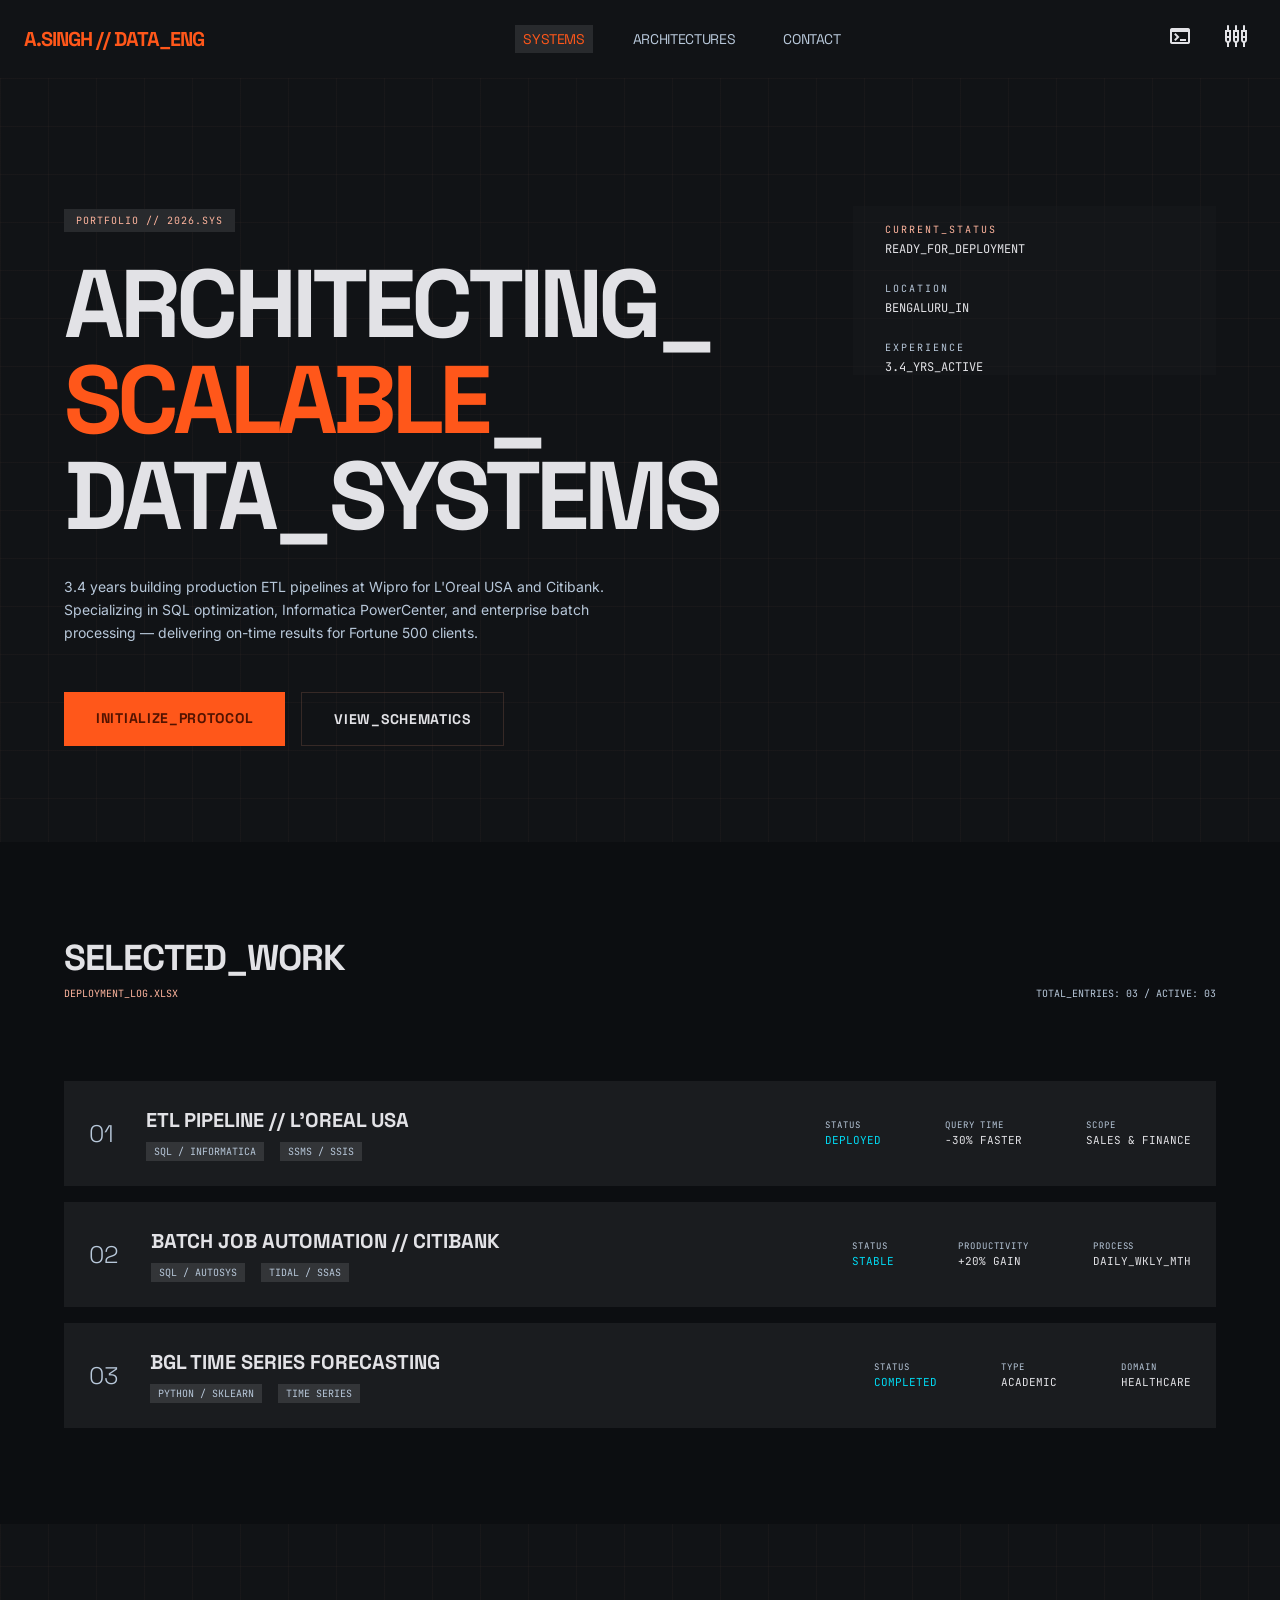
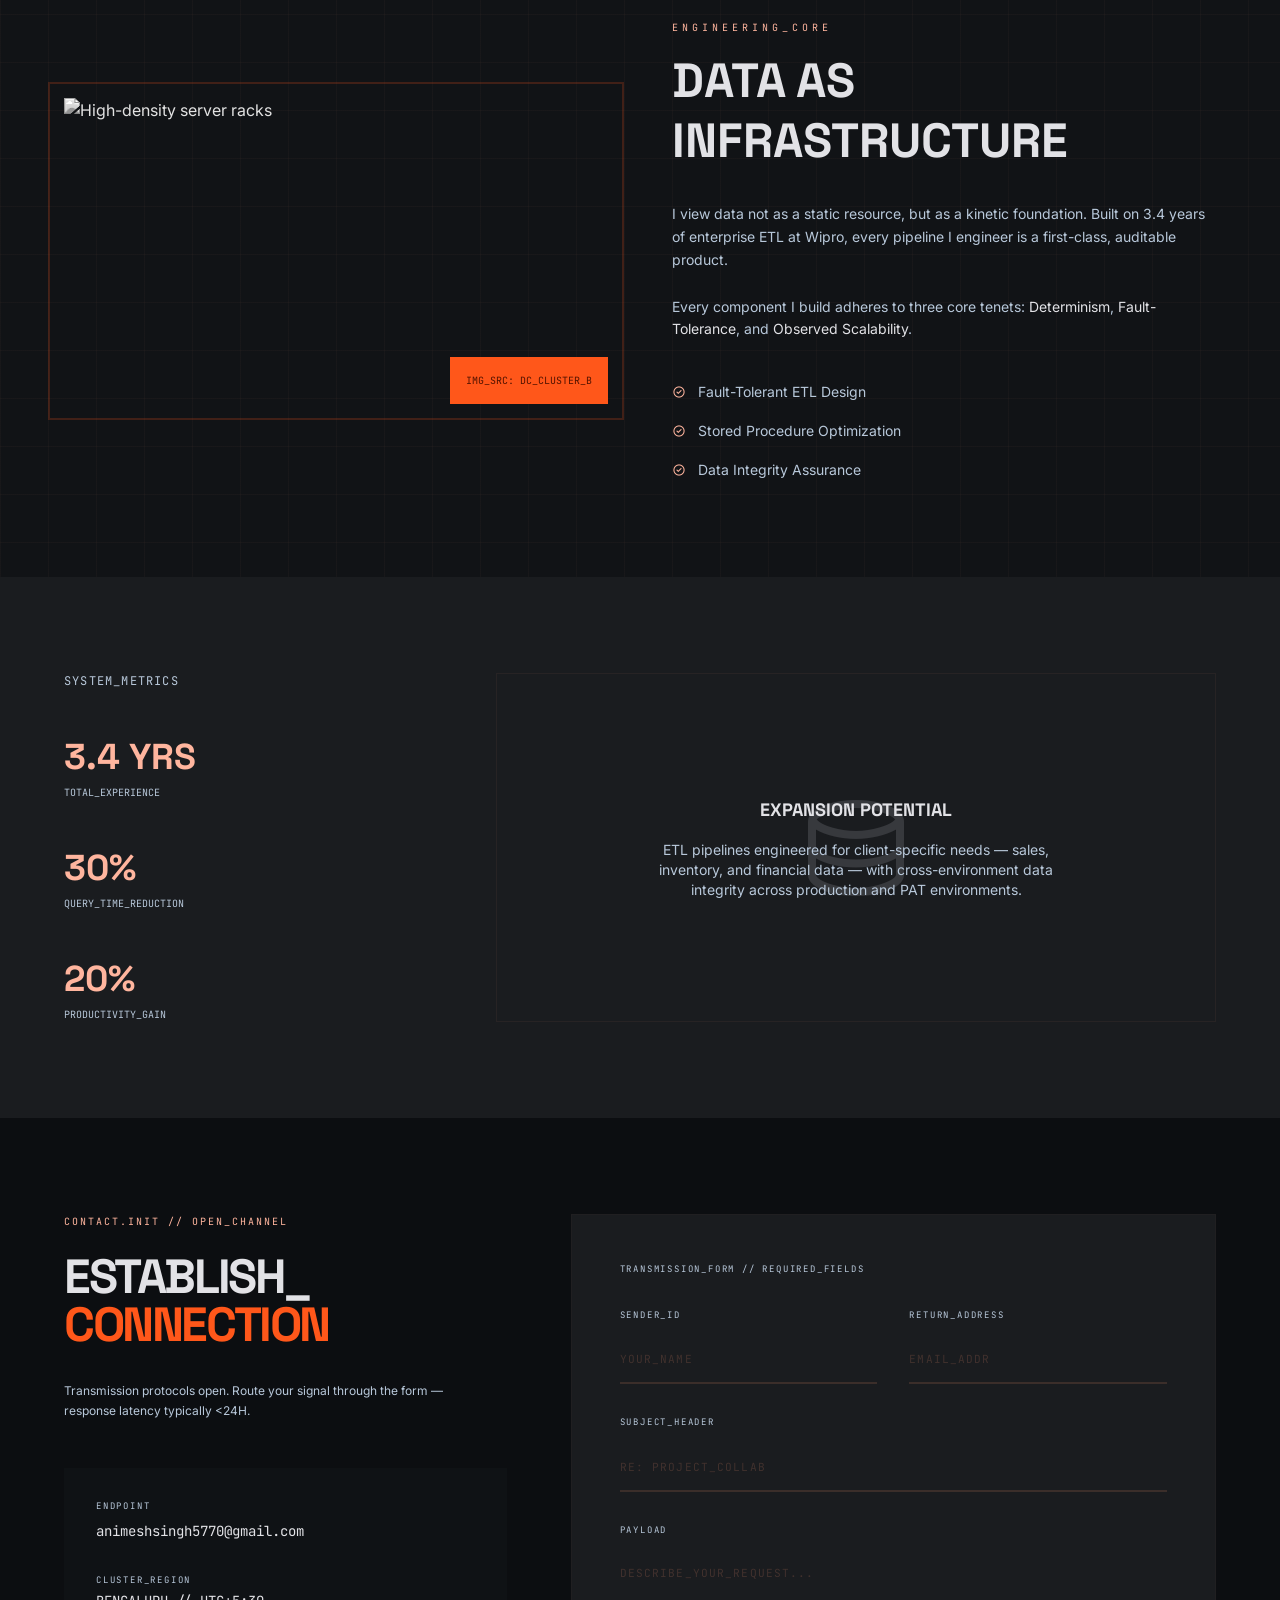
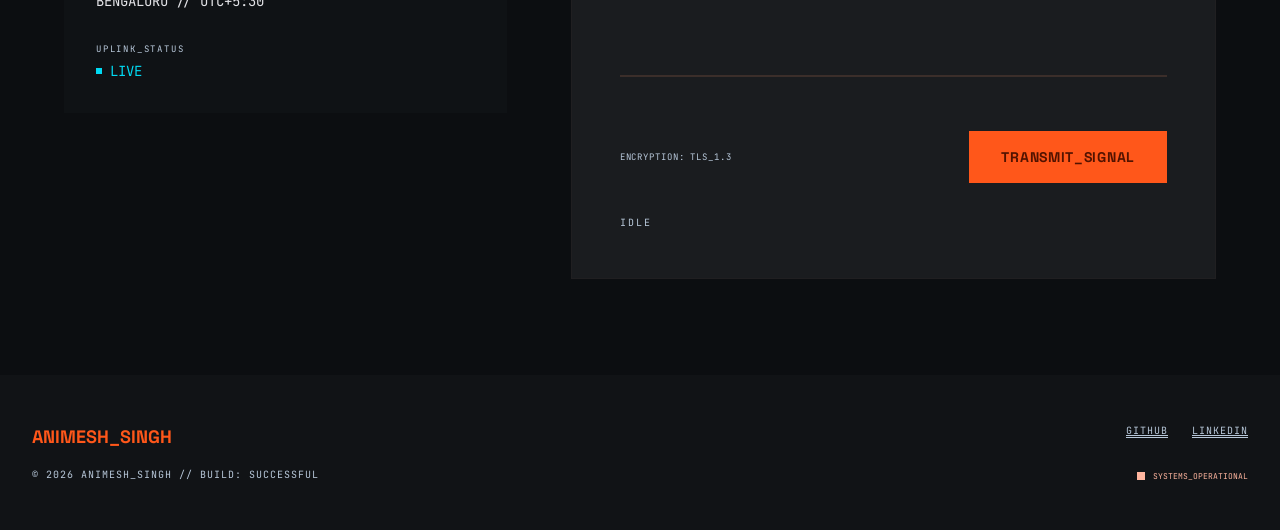
==== commit 4ed29a96: "Merge Claude (contact hardening) into feat/tailwind-build Brings in the HMAC IP hash, the 400 no-JS " ====
--- a/index.html
+++ b/index.html
@@ -35,77 +35,8 @@
 <link href="https://fonts.googleapis.com/css2?family=Material+Symbols+Outlined:opsz,wght,FILL,GRAD@24,300,0,0&amp;icon_names=check_circle,database,settings_input_component,terminal&amp;display=block" rel="stylesheet"/>
 <link href="/favicon.png" rel="icon" type="image/png"/>
 <link href="/favicon.png" rel="apple-touch-icon"/>
-<script src="https://cdn.tailwindcss.com"></script>
-<script id="tailwind-config">
-        tailwind.config = {
-            darkMode: "class",
-            theme: {
-                extend: {
-                    "colors": {
-                        "secondary-fixed": "#d4e4f6",
-                        "on-background": "rgb(var(--token-on-background) / <alpha-value>)",
-                        "secondary-container": "#394857",
-                        "surface-container-highest": "#333538",
-                        "inverse-surface": "#e2e2e6",
-                        "on-surface": "#e2e2e6",
-                        "surface-tint": "#ffb59e",
-                        "surface-dim": "#111316",
-                        "tertiary-fixed": "#9cf0ff",
-                        "on-primary-container": "rgb(var(--token-on-primary-container) / <alpha-value>)",
-                        "tertiary-container": "#009fb2",
-                        "error": "#ffb4ab",
-                        "secondary-fixed-dim": "#b8c8da",
-                        "on-primary": "#5e1700",
-                        "primary-fixed-dim": "#ffb59e",
-                        "on-tertiary-container": "#002f35",
-                        "surface-container-lowest": "#0c0e11",
-                        "secondary": "#b8c8da",
-                        "outline-variant": "rgb(var(--token-outline-variant) / <alpha-value>)",
-                        "surface-variant": "#333538",
-                        "on-tertiary": "#00363d",
-                        "on-tertiary-fixed": "#001f24",
-                        "on-secondary-fixed": "#0d1d2a",
-                        "on-surface-variant": "#e6beb2",
-                        "tertiary-fixed-dim": "#00daf3",
-                        "on-error-container": "#ffdad6",
-                        "error-container": "#93000a",
-                        "inverse-primary": "#ae3200",
-                        "on-secondary-fixed-variant": "#394857",
-                        "inverse-on-surface": "#2f3034",
-                        "primary-fixed": "#ffdbd0",
-                        "on-primary-fixed": "#3a0b00",
-                        "tertiary": "#00daf3",
-                        "primary-container": "rgb(var(--token-primary-container) / <alpha-value>)",
-                        "surface-container-low": "#1a1c1f",
-                        "background": "#111316",
-                        "primary": "rgb(var(--token-primary) / <alpha-value>)",
-                        "surface-container-high": "#282a2d",
-                        "on-secondary-container": "#a7b7c8",
-                        "outline": "#ad897e",
-                        "surface-bright": "#37393d",
-                        "on-error": "#690005",
-                        "surface": "#111316",
-                        "on-primary-fixed-variant": "#852400",
-                        "on-tertiary-fixed-variant": "#004f58",
-                        "on-secondary": "#223240",
-                        "surface-container": "#1e2023"
-                    },
-                    "borderRadius": {
-                        "DEFAULT": "0px",
-                        "lg": "0px",
-                        "xl": "0px",
-                        "full": "0px"
-                    },
-                    "fontFamily": {
-                        "headline": ["Space Grotesk"],
-                        "body": ["Inter"],
-                        "mono": ["JetBrains Mono"]
-                    }
-                },
-            },
-        }
-    </script>
-<link href="css/design-tokens.css" rel="stylesheet"/>
+<!-- Compiled by scripts/build_site.py from css/design-tokens.css + tailwind.config.js. -->
+<link href="/css/site.css" rel="stylesheet"/>
 </head>
 <body class="bg-background text-on-background font-body">
 <!-- Header/nav -->
--- a/css/site.css
+++ b/css/site.css
@@ -0,0 +1,2 @@
+*,:after,:before{--tw-border-spacing-x:0;--tw-border-spacing-y:0;--tw-translate-x:0;--tw-translate-y:0;--tw-rotate:0;--tw-skew-x:0;--tw-skew-y:0;--tw-scale-x:1;--tw-scale-y:1;--tw-pan-x: ;--tw-pan-y: ;--tw-pinch-zoom: ;--tw-scroll-snap-strictness:proximity;--tw-gradient-from-position: ;--tw-gradient-via-position: ;--tw-gradient-to-position: ;--tw-ordinal: ;--tw-slashed-zero: ;--tw-numeric-figure: ;--tw-numeric-spacing: ;--tw-numeric-fraction: ;--tw-ring-inset: ;--tw-ring-offset-width:0px;--tw-ring-offset-color:#fff;--tw-ring-color:rgba(59,130,246,.5);--tw-ring-offset-shadow:0 0 #0000;--tw-ring-shadow:0 0 #0000;--tw-shadow:0 0 #0000;--tw-shadow-colored:0 0 #0000;--tw-blur: ;--tw-brightness: ;--tw-contrast: ;--tw-grayscale: ;--tw-hue-rotate: ;--tw-invert: ;--tw-saturate: ;--tw-sepia: ;--tw-drop-shadow: ;--tw-backdrop-blur: ;--tw-backdrop-brightness: ;--tw-backdrop-contrast: ;--tw-backdrop-grayscale: ;--tw-backdrop-hue-rotate: ;--tw-backdrop-invert: ;--tw-backdrop-opacity: ;--tw-backdrop-saturate: ;--tw-backdrop-sepia: ;--tw-contain-size: ;--tw-contain-layout: ;--tw-contain-paint: ;--tw-contain-style: }::backdrop{--tw-border-spacing-x:0;--tw-border-spacing-y:0;--tw-translate-x:0;--tw-translate-y:0;--tw-rotate:0;--tw-skew-x:0;--tw-skew-y:0;--tw-scale-x:1;--tw-scale-y:1;--tw-pan-x: ;--tw-pan-y: ;--tw-pinch-zoom: ;--tw-scroll-snap-strictness:proximity;--tw-gradient-from-position: ;--tw-gradient-via-position: ;--tw-gradient-to-position: ;--tw-ordinal: ;--tw-slashed-zero: ;--tw-numeric-figure: ;--tw-numeric-spacing: ;--tw-numeric-fraction: ;--tw-ring-inset: ;--tw-ring-offset-width:0px;--tw-ring-offset-color:#fff;--tw-ring-color:rgba(59,130,246,.5);--tw-ring-offset-shadow:0 0 #0000;--tw-ring-shadow:0 0 #0000;--tw-shadow:0 0 #0000;--tw-shadow-colored:0 0 #0000;--tw-blur: ;--tw-brightness: ;--tw-contrast: ;--tw-grayscale: ;--tw-hue-rotate: ;--tw-invert: ;--tw-saturate: ;--tw-sepia: ;--tw-drop-shadow: ;--tw-backdrop-blur: ;--tw-backdrop-brightness: ;--tw-backdrop-contrast: ;--tw-backdrop-grayscale: ;--tw-backdrop-hue-rotate: ;--tw-backdrop-invert: ;--tw-backdrop-opacity: ;--tw-backdrop-saturate: ;--tw-backdrop-sepia: ;--tw-contain-size: ;--tw-contain-layout: ;--tw-contain-paint: ;--tw-contain-style: }
+/*! tailwindcss v3.4.17 | MIT License | https://tailwindcss.com*/*,:after,:before{box-sizing:border-box;border:0 solid #e5e7eb}:after,:before{--tw-content:""}:host,html{line-height:1.5;-webkit-text-size-adjust:100%;-moz-tab-size:4;-o-tab-size:4;tab-size:4;font-family:ui-sans-serif,system-ui,sans-serif,Apple Color Emoji,Segoe UI Emoji,Segoe UI Symbol,Noto Color Emoji;font-feature-settings:normal;font-variation-settings:normal;-webkit-tap-highlight-color:transparent}body{margin:0;line-height:inherit}hr{height:0;color:inherit;border-top-width:1px}abbr:where([title]){-webkit-text-decoration:underline dotted;text-decoration:underline dotted}h1,h2,h3,h4,h5,h6{font-size:inherit;font-weight:inherit}a{color:inherit;text-decoration:inherit}b,strong{font-weight:bolder}code,kbd,pre,samp{font-family:JetBrains Mono;font-feature-settings:normal;font-variation-settings:normal;font-size:1em}small{font-size:80%}sub,sup{font-size:75%;line-height:0;position:relative;vertical-align:baseline}sub{bottom:-.25em}sup{top:-.5em}table{text-indent:0;border-color:inherit;border-collapse:collapse}button,input,optgroup,select,textarea{font-family:inherit;font-feature-settings:inherit;font-variation-settings:inherit;font-size:100%;font-weight:inherit;line-height:inherit;letter-spacing:inherit;color:inherit;margin:0;padding:0}button,select{text-transform:none}button,input:where([type=button]),input:where([type=reset]),input:where([type=submit]){-webkit-appearance:button;background-color:transparent;background-image:none}:-moz-focusring{outline:auto}:-moz-ui-invalid{box-shadow:none}progress{vertical-align:baseline}::-webkit-inner-spin-button,::-webkit-outer-spin-button{height:auto}[type=search]{-webkit-appearance:textfield;outline-offset:-2px}::-webkit-search-decoration{-webkit-appearance:none}::-webkit-file-upload-button{-webkit-appearance:button;font:inherit}summary{display:list-item}blockquote,dd,dl,figure,h1,h2,h3,h4,h5,h6,hr,p,pre{margin:0}fieldset{margin:0}fieldset,legend{padding:0}menu,ol,ul{list-style:none;margin:0;padding:0}dialog{padding:0}textarea{resize:vertical}input::-moz-placeholder,textarea::-moz-placeholder{opacity:1;color:#9ca3af}input::placeholder,textarea::placeholder{opacity:1;color:#9ca3af}[role=button],button{cursor:pointer}:disabled{cursor:default}audio,canvas,embed,iframe,img,object,svg,video{display:block;vertical-align:middle}img,video{max-width:100%;height:auto}[hidden]:where(:not([hidden=until-found])){display:none}:root{color-scheme:dark;--token-primary-container:255 87 26;--token-on-primary-container:82 19 0;--token-outline-variant:92 64 55;--token-on-background:226 226 230;--token-primary:255 181 158}::-moz-selection{background-color:rgb(var(--token-primary-container));color:rgb(var(--token-on-primary-container))}::selection{background-color:rgb(var(--token-primary-container));color:rgb(var(--token-on-primary-container))}.blueprint-grid{background-image:linear-gradient(to right,rgb(var(--token-outline-variant)/10%) 1px,transparent 1px),linear-gradient(to bottom,rgb(var(--token-outline-variant)/10%) 1px,transparent 1px);background-size:48px 48px}.param-input{-webkit-appearance:none;-moz-appearance:none;appearance:none;background:transparent;border:0;border-bottom:2px solid rgb(var(--token-outline-variant)/50%);outline:none;box-shadow:none;border-radius:0;color:rgb(var(--token-on-background));font-family:JetBrains Mono,monospace;font-size:.875rem;line-height:1.5rem;padding:.75rem 0;width:100%;transition:border-color .15s}.param-input:focus{border-bottom-color:rgb(var(--token-primary));box-shadow:none;outline:none}.param-input::-moz-placeholder{color:rgb(var(--token-outline-variant)/60%);text-transform:uppercase;letter-spacing:.1em;font-size:.7rem}.param-input::placeholder{color:rgb(var(--token-outline-variant)/60%);text-transform:uppercase;letter-spacing:.1em;font-size:.7rem}.sr-only{position:absolute;width:1px;height:1px;padding:0;margin:-1px;overflow:hidden;clip:rect(0,0,0,0);white-space:nowrap;border-width:0}.pointer-events-none{pointer-events:none}.static{position:static}.absolute{position:absolute}.relative{position:relative}.sticky{position:sticky}.inset-0{inset:0}.bottom-0{bottom:0}.right-0{right:0}.top-0{top:0}.z-0{z-index:0}.z-10{z-index:10}.z-20{z-index:20}.z-50{z-index:50}.order-1{order:1}.order-2{order:2}.-m-4{margin:-1rem}.mx-auto{margin-left:auto;margin-right:auto}.mb-1{margin-bottom:.25rem}.mb-12{margin-bottom:3rem}.mb-16{margin-bottom:4rem}.mb-2{margin-bottom:.5rem}.mb-3{margin-bottom:.75rem}.mb-4{margin-bottom:1rem}.mb-6{margin-bottom:1.5rem}.mb-8{margin-bottom:2rem}.mt-12{margin-top:3rem}.mt-2{margin-top:.5rem}.mt-6{margin-top:1.5rem}.mt-8{margin-top:2rem}.block{display:block}.inline-block{display:inline-block}.flex{display:flex}.grid{display:grid}.hidden{display:none}.aspect-video{aspect-ratio:16/9}.h-1\.5{height:.375rem}.h-2{height:.5rem}.h-32{height:8rem}.h-full{height:100%}.min-h-screen{min-height:100vh}.w-1\.5{width:.375rem}.w-2{width:.5rem}.w-full{width:100%}.max-w-7xl{max-width:80rem}.max-w-full{max-width:100%}.max-w-md{max-width:28rem}.max-w-sm{max-width:24rem}.max-w-xl{max-width:36rem}.resize-none{resize:none}.grid-cols-1{grid-template-columns:repeat(1,minmax(0,1fr))}.grid-cols-2{grid-template-columns:repeat(2,minmax(0,1fr))}.flex-col{flex-direction:column}.flex-wrap{flex-wrap:wrap}.items-start{align-items:flex-start}.items-end{align-items:flex-end}.items-center{align-items:center}.justify-center{justify-content:center}.justify-between{justify-content:space-between}.gap-16{gap:4rem}.gap-2{gap:.5rem}.gap-4{gap:1rem}.gap-8{gap:2rem}.space-x-2>:not([hidden])~:not([hidden]){--tw-space-x-reverse:0;margin-right:calc(.5rem*var(--tw-space-x-reverse));margin-left:calc(.5rem*(1 - var(--tw-space-x-reverse)))}.space-x-3>:not([hidden])~:not([hidden]){--tw-space-x-reverse:0;margin-right:calc(.75rem*var(--tw-space-x-reverse));margin-left:calc(.75rem*(1 - var(--tw-space-x-reverse)))}.space-x-4>:not([hidden])~:not([hidden]){--tw-space-x-reverse:0;margin-right:calc(1rem*var(--tw-space-x-reverse));margin-left:calc(1rem*(1 - var(--tw-space-x-reverse)))}.space-x-6>:not([hidden])~:not([hidden]){--tw-space-x-reverse:0;margin-right:calc(1.5rem*var(--tw-space-x-reverse));margin-left:calc(1.5rem*(1 - var(--tw-space-x-reverse)))}.space-x-8>:not([hidden])~:not([hidden]){--tw-space-x-reverse:0;margin-right:calc(2rem*var(--tw-space-x-reverse));margin-left:calc(2rem*(1 - var(--tw-space-x-reverse)))}.space-y-1>:not([hidden])~:not([hidden]){--tw-space-y-reverse:0;margin-top:calc(.25rem*(1 - var(--tw-space-y-reverse)));margin-bottom:calc(.25rem*var(--tw-space-y-reverse))}.space-y-12>:not([hidden])~:not([hidden]){--tw-space-y-reverse:0;margin-top:calc(3rem*(1 - var(--tw-space-y-reverse)));margin-bottom:calc(3rem*var(--tw-space-y-reverse))}.space-y-4>:not([hidden])~:not([hidden]){--tw-space-y-reverse:0;margin-top:calc(1rem*(1 - var(--tw-space-y-reverse)));margin-bottom:calc(1rem*var(--tw-space-y-reverse))}.space-y-6>:not([hidden])~:not([hidden]){--tw-space-y-reverse:0;margin-top:calc(1.5rem*(1 - var(--tw-space-y-reverse)));margin-bottom:calc(1.5rem*var(--tw-space-y-reverse))}.space-y-8>:not([hidden])~:not([hidden]){--tw-space-y-reverse:0;margin-top:calc(2rem*(1 - var(--tw-space-y-reverse)));margin-bottom:calc(2rem*var(--tw-space-y-reverse))}.overflow-hidden{overflow:hidden}.border{border-width:1px}.border-2{border-width:2px}.border-outline-variant\/10{border-color:rgb(var(--token-outline-variant)/.1)}.border-outline-variant\/20{border-color:rgb(var(--token-outline-variant)/.2)}.border-outline-variant\/50{border-color:rgb(var(--token-outline-variant)/.5)}.border-primary-container{--tw-border-opacity:1;border-color:rgb(var(--token-primary-container)/var(--tw-border-opacity,1))}.border-transparent{border-color:transparent}.bg-background{--tw-bg-opacity:1;background-color:rgb(17 19 22/var(--tw-bg-opacity,1))}.bg-primary{--tw-bg-opacity:1;background-color:rgb(var(--token-primary)/var(--tw-bg-opacity,1))}.bg-primary-container{--tw-bg-opacity:1;background-color:rgb(var(--token-primary-container)/var(--tw-bg-opacity,1))}.bg-surface-container-high{--tw-bg-opacity:1;background-color:rgb(40 42 45/var(--tw-bg-opacity,1))}.bg-surface-container-highest{--tw-bg-opacity:1;background-color:rgb(51 53 56/var(--tw-bg-opacity,1))}.bg-surface-container-low{--tw-bg-opacity:1;background-color:rgb(26 28 31/var(--tw-bg-opacity,1))}.bg-surface-container-low\/30{background-color:rgba(26,28,31,.3)}.bg-surface-container-low\/40{background-color:rgba(26,28,31,.4)}.bg-surface-container-lowest{--tw-bg-opacity:1;background-color:rgb(12 14 17/var(--tw-bg-opacity,1))}.bg-tertiary{--tw-bg-opacity:1;background-color:rgb(0 218 243/var(--tw-bg-opacity,1))}.object-cover{-o-object-fit:cover;object-fit:cover}.p-12{padding:3rem}.p-2{padding:.5rem}.p-4{padding:1rem}.p-6{padding:1.5rem}.p-8{padding:2rem}.px-2{padding-left:.5rem;padding-right:.5rem}.px-3{padding-left:.75rem;padding-right:.75rem}.px-6{padding-left:1.5rem;padding-right:1.5rem}.px-8{padding-left:2rem;padding-right:2rem}.py-0\.5{padding-top:.125rem;padding-bottom:.125rem}.py-1{padding-top:.25rem;padding-bottom:.25rem}.py-12{padding-top:3rem;padding-bottom:3rem}.py-24{padding-top:6rem;padding-bottom:6rem}.py-4{padding-top:1rem;padding-bottom:1rem}.pb-24{padding-bottom:6rem}.pb-4{padding-bottom:1rem}.pl-8{padding-left:2rem}.pr-12{padding-right:3rem}.pt-12{padding-top:3rem}.pt-32{padding-top:8rem}.pt-4{padding-top:1rem}.pt-8{padding-top:2rem}.text-left{text-align:left}.text-center{text-align:center}.font-body{font-family:Inter}.font-headline{font-family:Space Grotesk}.font-mono{font-family:JetBrains Mono}.text-2xl{font-size:1.5rem;line-height:2rem}.text-4xl{font-size:2.25rem;line-height:2.5rem}.text-9xl{font-size:8rem;line-height:1}.text-\[10px\]{font-size:10px}.text-\[11px\]{font-size:11px}.text-\[8px\]{font-size:8px}.text-\[9px\]{font-size:9px}.text-\[clamp\(1\.75rem\2c 9vw\2c 3rem\)\]{font-size:clamp(1.75rem,9vw,3rem)}.text-\[clamp\(2rem\2c 11vw\2c 3rem\)\]{font-size:clamp(2rem,11vw,3rem)}.text-lg{font-size:1.125rem;line-height:1.75rem}.text-sm{font-size:.875rem;line-height:1.25rem}.text-xl{font-size:1.25rem;line-height:1.75rem}.text-xs{font-size:.75rem;line-height:1rem}.font-black{font-weight:900}.font-bold{font-weight:700}.font-extrabold{font-weight:800}.font-light{font-weight:300}.uppercase{text-transform:uppercase}.leading-none{line-height:1}.leading-relaxed{line-height:1.625}.leading-tight{line-height:1.25}.tracking-\[0\.2em\]{letter-spacing:.2em}.tracking-\[0\.4em\]{letter-spacing:.4em}.tracking-tight{letter-spacing:-.025em}.tracking-tighter{letter-spacing:-.05em}.tracking-wider{letter-spacing:.05em}.tracking-widest{letter-spacing:.1em}.text-error{--tw-text-opacity:1;color:rgb(255 180 171/var(--tw-text-opacity,1))}.text-on-background{--tw-text-opacity:1;color:rgb(var(--token-on-background)/var(--tw-text-opacity,1))}.text-on-primary-container{--tw-text-opacity:1;color:rgb(var(--token-on-primary-container)/var(--tw-text-opacity,1))}.text-on-surface{--tw-text-opacity:1;color:rgb(226 226 230/var(--tw-text-opacity,1))}.text-primary{--tw-text-opacity:1;color:rgb(var(--token-primary)/var(--tw-text-opacity,1))}.text-primary-container{--tw-text-opacity:1;color:rgb(var(--token-primary-container)/var(--tw-text-opacity,1))}.text-secondary{--tw-text-opacity:1;color:rgb(184 200 218/var(--tw-text-opacity,1))}.text-surface-bright{--tw-text-opacity:1;color:rgb(55 57 61/var(--tw-text-opacity,1))}.text-tertiary{--tw-text-opacity:1;color:rgb(0 218 243/var(--tw-text-opacity,1))}.underline{text-decoration-line:underline}.decoration-double{text-decoration-style:double}.opacity-20{opacity:.2}.grayscale{--tw-grayscale:grayscale(100%)}.filter,.grayscale{filter:var(--tw-blur) var(--tw-brightness) var(--tw-contrast) var(--tw-grayscale) var(--tw-hue-rotate) var(--tw-invert) var(--tw-saturate) var(--tw-sepia) var(--tw-drop-shadow)}.transition-all{transition-property:all;transition-timing-function:cubic-bezier(.4,0,.2,1);transition-duration:.15s}.transition-colors{transition-property:color,background-color,border-color,text-decoration-color,fill,stroke;transition-timing-function:cubic-bezier(.4,0,.2,1);transition-duration:.15s}.transition-opacity{transition-property:opacity;transition-timing-function:cubic-bezier(.4,0,.2,1);transition-duration:.15s}.transition-transform{transition-property:transform;transition-timing-function:cubic-bezier(.4,0,.2,1);transition-duration:.15s}.duration-100{transition-duration:.1s}.duration-700{transition-duration:.7s}.hover\:border-primary-container\/30:hover{border-color:rgb(var(--token-primary-container)/.3)}.hover\:bg-primary:hover{--tw-bg-opacity:1;background-color:rgb(var(--token-primary)/var(--tw-bg-opacity,1))}.hover\:bg-primary-container:hover{--tw-bg-opacity:1;background-color:rgb(var(--token-primary-container)/var(--tw-bg-opacity,1))}.hover\:bg-surface-container-high:hover{--tw-bg-opacity:1;background-color:rgb(40 42 45/var(--tw-bg-opacity,1))}.hover\:text-on-primary:hover{--tw-text-opacity:1;color:rgb(94 23 0/var(--tw-text-opacity,1))}.hover\:text-on-primary-container:hover{--tw-text-opacity:1;color:rgb(var(--token-on-primary-container)/var(--tw-text-opacity,1))}.hover\:text-primary-container:hover{--tw-text-opacity:1;color:rgb(var(--token-primary-container)/var(--tw-text-opacity,1))}.active\:translate-y-0\.5:active{--tw-translate-y:0.125rem}.active\:translate-y-0\.5:active,.active\:translate-y-1:active{transform:translate(var(--tw-translate-x),var(--tw-translate-y)) rotate(var(--tw-rotate)) skewX(var(--tw-skew-x)) skewY(var(--tw-skew-y)) scaleX(var(--tw-scale-x)) scaleY(var(--tw-scale-y))}.active\:translate-y-1:active{--tw-translate-y:0.25rem}.group:hover .group-hover\:text-primary{--tw-text-opacity:1;color:rgb(var(--token-primary)/var(--tw-text-opacity,1))}.group:hover .group-hover\:text-primary-container{--tw-text-opacity:1;color:rgb(var(--token-primary-container)/var(--tw-text-opacity,1))}.group:hover .group-hover\:opacity-100{opacity:1}.group:hover .group-hover\:grayscale-0{--tw-grayscale:grayscale(0);filter:var(--tw-blur) var(--tw-brightness) var(--tw-contrast) var(--tw-grayscale) var(--tw-hue-rotate) var(--tw-invert) var(--tw-saturate) var(--tw-sepia) var(--tw-drop-shadow)}@media (prefers-reduced-motion:no-preference){@keyframes pulse{50%{opacity:.5}}.motion-safe\:animate-pulse{animation:pulse 2s cubic-bezier(.4,0,.6,1) infinite}}@media (min-width:768px){.md\:order-1{order:1}.md\:order-2{order:2}.md\:col-span-4{grid-column:span 4/span 4}.md\:col-span-5{grid-column:span 5/span 5}.md\:col-span-7{grid-column:span 7/span 7}.md\:col-span-8{grid-column:span 8/span 8}.md\:mt-0{margin-top:0}.md\:block{display:block}.md\:flex{display:flex}.md\:w-1\/3{width:33.333333%}.md\:w-2\/3{width:66.666667%}.md\:grid-cols-12{grid-template-columns:repeat(12,minmax(0,1fr))}.md\:grid-cols-2{grid-template-columns:repeat(2,minmax(0,1fr))}.md\:flex-row{flex-direction:row}.md\:items-end{align-items:flex-end}.md\:items-center{align-items:center}.md\:space-x-12>:not([hidden])~:not([hidden]){--tw-space-x-reverse:0;margin-right:calc(3rem*var(--tw-space-x-reverse));margin-left:calc(3rem*(1 - var(--tw-space-x-reverse)))}.md\:p-12{padding:3rem}.md\:p-8{padding:2rem}.md\:px-16{padding-left:4rem;padding-right:4rem}.md\:pl-12{padding-left:3rem}.md\:pt-0{padding-top:0}.md\:text-5xl{font-size:3rem;line-height:1}.md\:text-\[clamp\(1\.75rem\2c 4vw\2c 3rem\)\]{font-size:clamp(1.75rem,4vw,3rem)}.md\:text-\[clamp\(3rem\2c 7\.5vw\2c 6rem\)\]{font-size:clamp(3rem,7.5vw,6rem)}}
